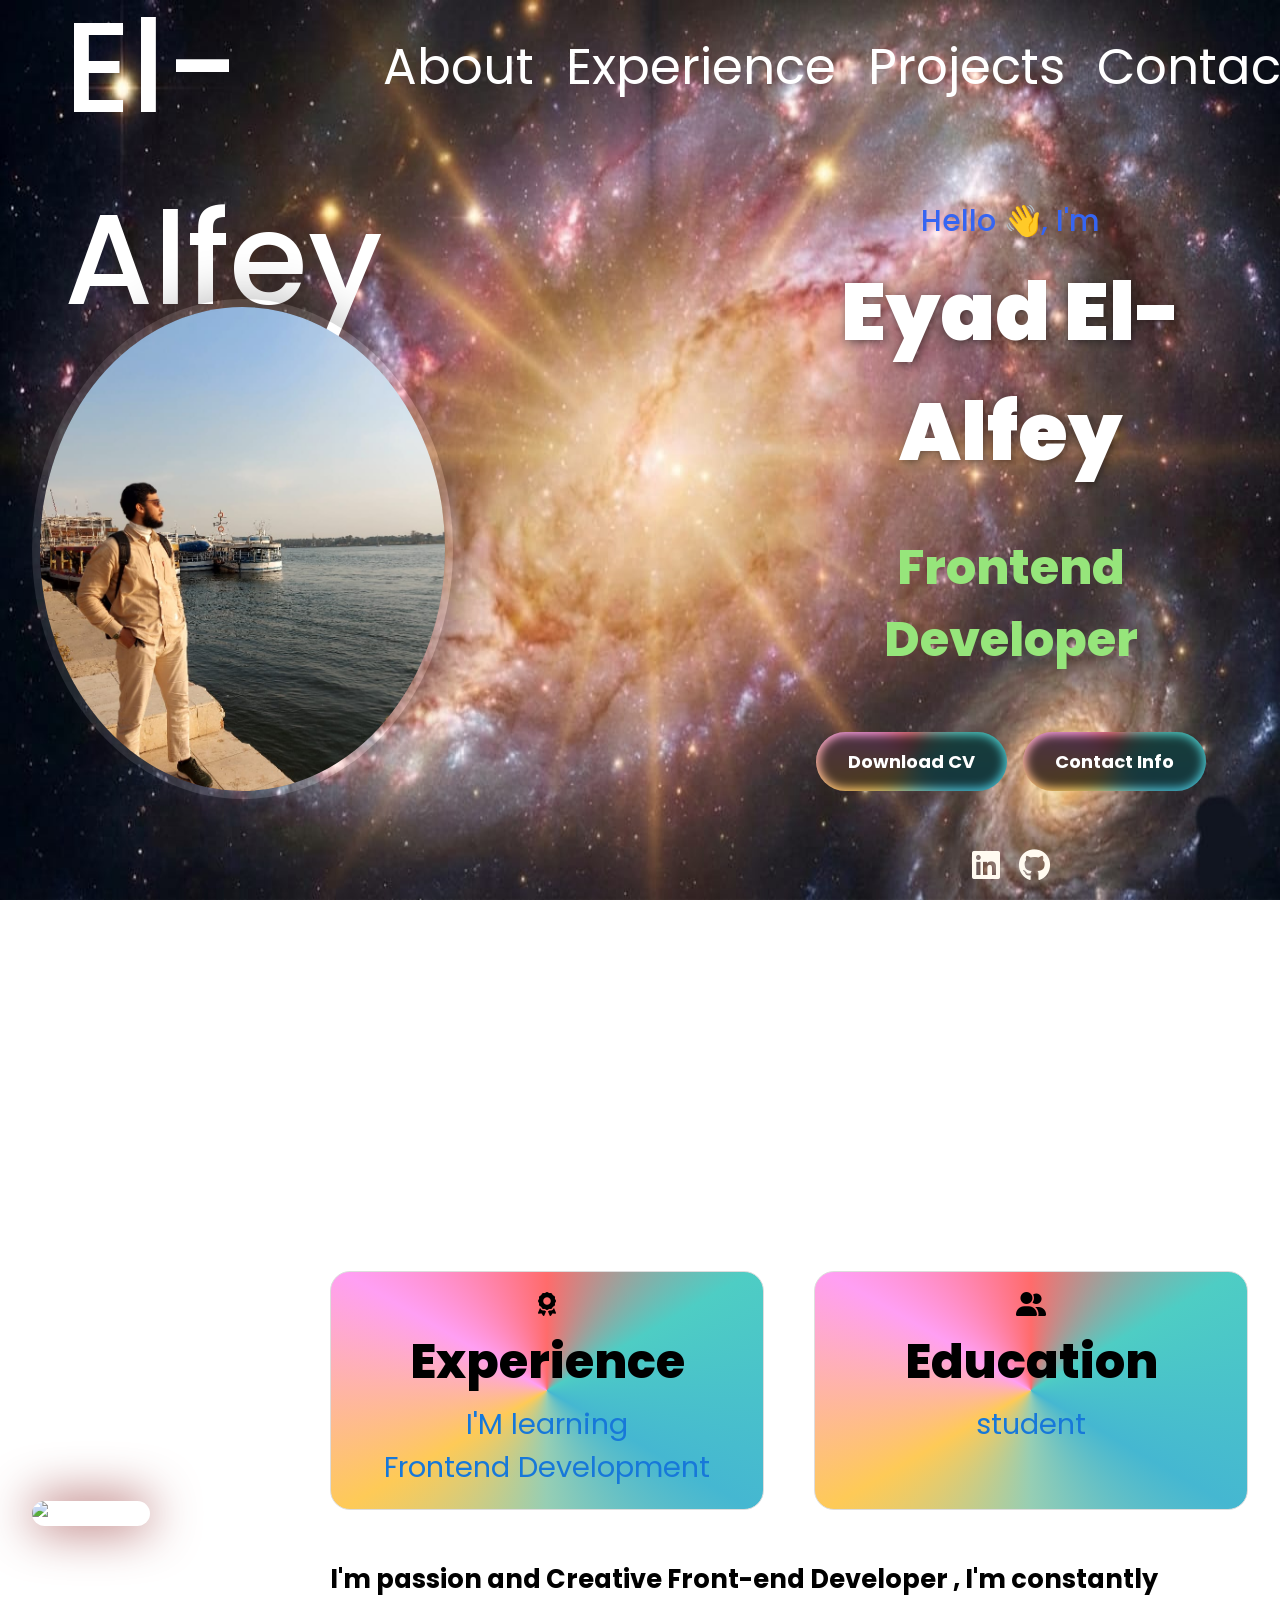
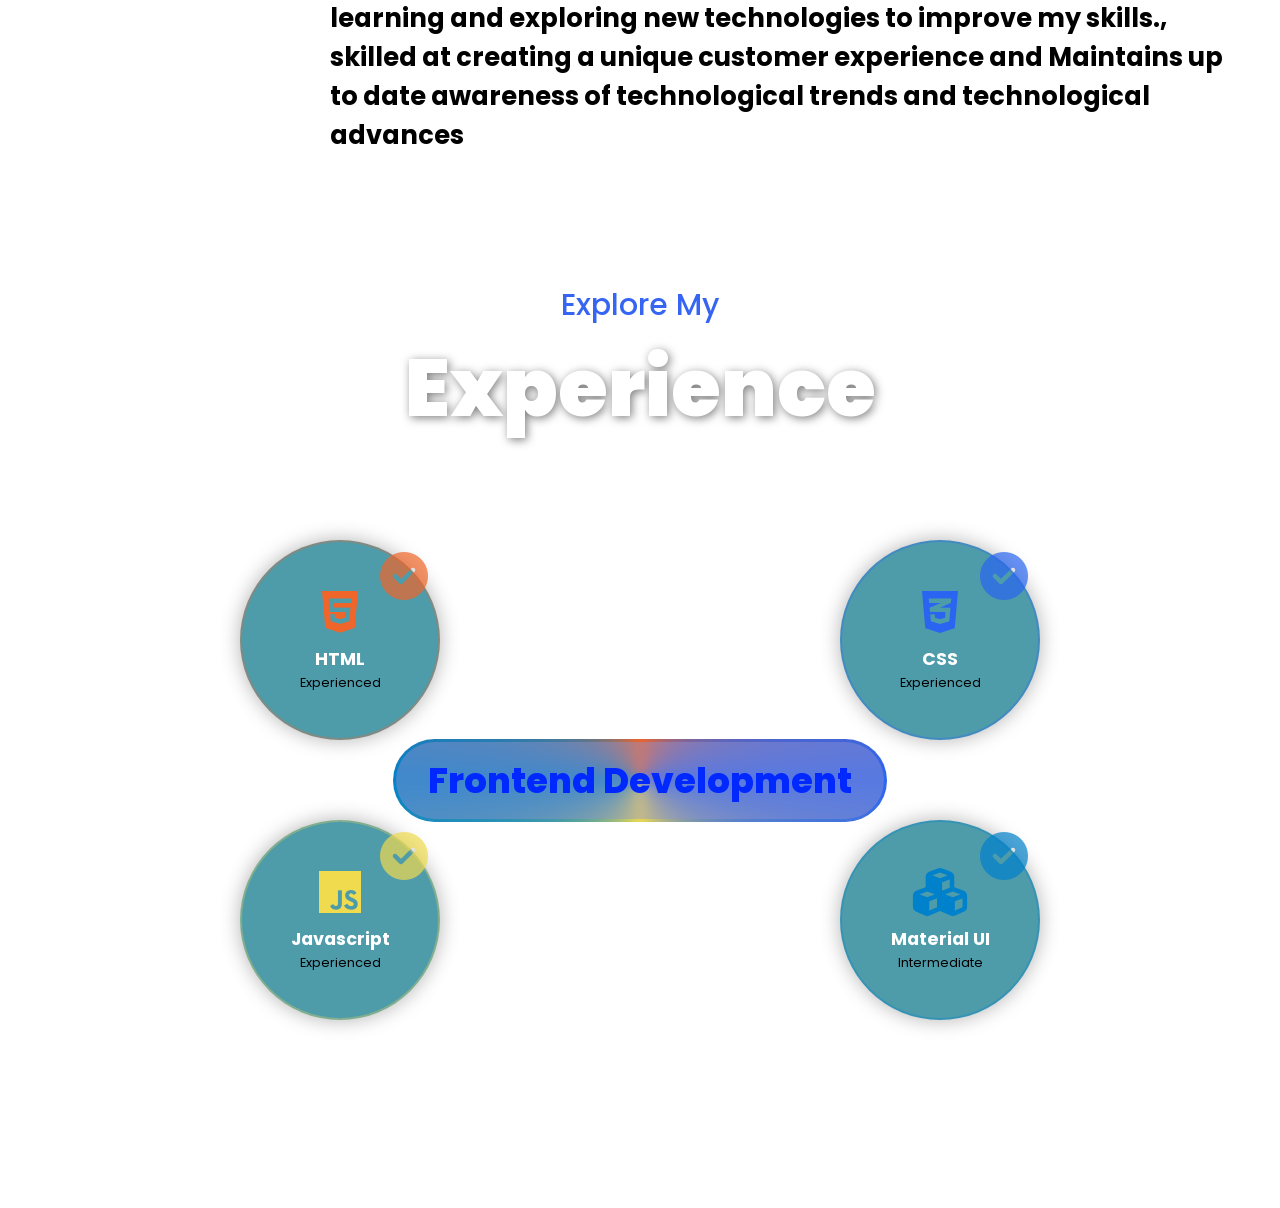
==== index.html @ ab8a67a8 "Add files via upload" ====
<!DOCTYPE html>
<html lang="en">
<head>
    <meta charset="UTF-8">
    <meta name="viewport" content="width=device-width, initial-scale=1.0">
    <title>EYAD EL-ALFEY - Portfolio</title>
    <link href="https://fonts.googleapis.com/css2?family=Poppins:wght@300;400;500;600;700&display=swap" rel="stylesheet">
    <link rel="stylesheet" href="https://cdnjs.cloudflare.com/ajax/libs/font-awesome/6.4.0/css/all.min.css">
    <link rel="stylesheet" href="style.css">
</head>
<body>

    <nav id="desktop-nav">
        <div class="logo">Eyad El-Alfey</div>
        
        <div class="menu-icon">
            <i class="fa-solid fa-bars"></i>
        </div>

        <ul class="nav-links" id="nav-links">
            <li><a href="#about-head">About</a></li>
            <li><a href="#experience">Experience</a></li>
            <li><a href="#projects">Projects</a></li>
            <li><a href="#contact">Contact</a></li>
        </ul>
    </nav>

    <section id="profile">
        <div class="section__pic-container">
            <img src="IMG-20260305-WA0037.jpg" alt="Eyad El-Alfey profile picture" class="profile-pic" />
        </div>
        
        <div class="section__text">
            <p class="section__text__p1">Hello 👋, I'm</p>
            <h1 class="title">Eyad El-Alfey</h1>
            <p class="section__text__p2">Frontend Developer</p>
            
             <div class="btn-container">
                <button class="gradient-button" onclick="window.open('./assets/resume.pdf')">
                    Download CV
                </button>
                <button class="gradient-button" onclick="location.href='./#contact'">
                    Contact Info
                </button>
            </div>
            
            <div id="socials-container">
                <a href="https://linkedin.com" target="_blank"><i class="fa-brands fa-linkedin"></i></a>
                <a href="https://github.com/eyad2022" target="_blank"><i class="fa-brands fa-github"></i></a>
            </div>
        </div>
    </section>
    
    
    
    
    
     <div id="about-head">
          <p>Get To Know More</p>
          <h2>About Me</h2>
        </div>
    
        <section class="about-section">
           
        <div class="about-image">
            <img src="1766609194887.jpg" alt="About Image">
        </div>

        <div class="about-content">
            <div class="cards-container">
                <div class="info-card">
                    <i class="fa-solid fa-award"></i>
                    <h3>Experience</h3>
                    <p>I'M learning<br>Frontend Development</p>
                </div>

                <div class="info-card">
                    <i class="fa-solid fa-user-group"></i>
                    <h3>Education</h3>
                    <p>student</p>
                </div>
            </div>

            <p class="bio-text">
                I'm passion and Creative Front-end Developer , I'm constantly learning and exploring new technologies to improve my skills., skilled at creating a unique customer experience and Maintains up to date awareness of technological trends and technological advances
            </p>
        </div>
    </section>
    
    
        <section id="experience" class="experience-section">
    <p class="section__text__p1">Explore My</p>
    <h1 class="title">Experience</h1>
    
    <div class="skills-orbit-container">
        <h2 class="experience-title-floating">Frontend Development</h2>
        
        <article class="floating-skill html-skill" data-skill="HTML">
            <i class="fa-brands fa-html5"></i>
            <div class="skill-details">
                <h3>HTML</h3>
                <p>Experienced</p>
            </div>
            <i class="fa-solid fa-circle-check skill-check"></i>
        </article>

        <article class="floating-skill css-skill" data-skill="CSS">
            <i class="fa-brands fa-css3-alt"></i>
            <div class="skill-details">
                <h3>CSS</h3>
                <p>Experienced</p>
            </div>
            <i class="fa-solid fa-circle-check skill-check"></i>
        </article>

        <article class="floating-skill js-skill" data-skill="JavaScript">
            <i class="fa-brands fa-js"></i>
            <div class="skill-details">
                <h3>Javascript</h3>
                <p>Experienced</p>
            </div>
            <i class="fa-solid fa-circle-check skill-check"></i>
        </article>

        <article class="floating-skill mui-skill" data-skill="Material UI">
            <i class="fa-solid fa-cubes"></i>
            <div class="skill-details">
                <h3>Material UI</h3>
                <p>Intermediate</p>
            </div>
            <i class="fa-solid fa-circle-check skill-check"></i>
        </article>

    </div>
</section>









    <script>
        const menu = document.getElementById("nav-links");
        const menuIcon = document.querySelector(".menu-icon");
        const navItems = document.querySelectorAll(".nav-links li a");

        // 1. فتح وإغلاق القائمة عند الضغط على الأيقونة
        menuIcon.addEventListener("click", function(event) {
            menu.classList.toggle("active");
            event.stopPropagation(); // منع إغلاق القائمة فوراً
        });

        // 2. إغلاق القائمة عند الضغط في أي مكان خارجها
        document.addEventListener("click", function(event) {
            const isMenuOpen = menu.classList.contains("active");
            const isClickOutsideMenu = !menu.contains(event.target);
            const isClickOutsideIcon = !menuIcon.contains(event.target);

            if (isMenuOpen && isClickOutsideMenu && isClickOutsideIcon) {
                menu.classList.remove("active");
            }
        });

        // 3. إغلاق القائمة عند الضغط على أي رابط بداخلها
        navItems.forEach(item => {
            item.addEventListener("click", function() {
                menu.classList.remove("active");
            });
        });
    </script>

</body>
</html>
---- style.css ----
* {
    margin: 0;
    padding: 0;
    box-sizing: border-box;
    font-family: 'Poppins', sans-serif;
} 
html {
    scroll-behavior: smooth; /* هذا السطر يجعل الحركة ناعمة عند الضغط على أي رابط */
}


body {
    
    background-image: url('IMG-20260422-WA0005.jpg'); 
    background-size: 100% 100%; /* تمديد الصورة لتملأ العرض والطول بالكامل */
    background-position: center; 
    background-repeat: no-repeat; 
    background-attachment: fixed; 
    font-family: 'Segoe UI', Tahoma, Geneva, Verdana, sans-serif;
    color: white;
}


/* ========================================= */
/* 2. شريط التنقل - الشاشات الكبيرة (Desktop)*/
/* ========================================= */
nav {
    display: flex;
    justify-content: space-between;
    align-items: center;
    height: 15vh;
    padding: 0 5%; 
    /*margin-left: -800px;
    margin-right:-800px;*/
}

.logo {
    font-size: 8rem;
    font-weight: 500;
}

/* الأيقونة مخفية في الكمبيوتر */
.menu-icon {
    display: none; 
    font-size: 2rem;
    cursor: pointer;
    color: rgba(196, 94, 94, 0.84);
}

.nav-links {
    display: flex;
    gap: 2rem;
    list-style: none;
    font-size: 1.1rem;
}

a {
    color: #FFFFFF;
    text-decoration: none;
    font-size: 50px;
}

a:hover {
    color: #4ecdc4; 
    text-decoration: underline;
    text-underline-offset: 1rem;
}

/* ========================================= */
/* 3. قسم الملف الشخصي (Profile Section)     */
/* ========================================= */
#profile {
    display: flex;
    justify-content: center;
    align-items: center;
    gap: 20rem; /* زيادة المسافة بين الصورة والنص */
   /* min-height: 85vh; /* ليأخذ أغلب ارتفاع الشاشة تحت الناف بار */
    width: 100%; /* العرض الكامل */
    max-width: 1600px; /* سقف للعرض لضمان التناسق في الشاشات العملاقة */
    margin: 0 auto;
    padding: 4rem 2rem;
}

.section__pic-container {
    display: flex;
    height: 500px;
    width: 500px;
    margin: auto 0;
}

.profile-pic {
    border-radius: 50%;
    width: 100%;
    height: 100%;
    object-fit: cover;
    border: 8px solid rgba(255, 255, 255, 0.1); /* إطار شفاف لإبراز الصورة */
    box-shadow: 0 0 50px rgba(0, 0, 0, 0.3); /* ظل عميق للوضوح */
}

.section__text {
    align-self: center;
    text-align: center;
    display: flex;
    flex-direction: column;
    gap: 0.5rem;
}

.section__text__p1 {
    font-size: 1rem;
    font-weight: 500;
    color: #23FF00; 
}

.title {
    font-size: 5rem;
    font-weight: 900;
    margin-bottom: 2rem;
    text-shadow: 2px 2px 10px rgba(0, 0, 0, 0.5); /* لزيادة وضوح النص على الخلفية */
}

.section__text__p2 {
    font-size: 3rem;
    font-weight: 800;
    color: #96E57B;
    margin-bottom: 3rem;
}

/* الأزرار (Buttons) */
.btn-container {
    display: flex;
    justify-content: center;
    gap: 1rem;
    margin-bottom: 1.5rem;
}

.gradient-button {
  position: relative;
  padding: 16px 32px;
  font-size: 18px;
  font-weight: bold;
  color: white;
  background: transparent;
  border: none;
  cursor: pointer;
  border-radius: 50px;
  overflow: hidden;
  transition: transform 0.2s ease;
}

.gradient-button:hover {
  transform: scale(1.03);
}

.gradient-button::before {
  content: "";
  position: absolute;
  top: -50%;
  left: -50%;
  width: 200%;
  height: 200%;
  background: conic-gradient(from 0deg, #ff6b6b, #4ecdc4, #45b7d1, #96ceb4, #feca57, #ff9ff3, #ff6b6b);
  z-index: -2;
  filter: blur(10px);
  transform: rotate(0deg);
  transition: transform 1.5s ease-in-out;
}

.gradient-button:hover::before {
  transform: rotate(180deg);
}

.gradient-button::after {
  content: "";
  position: absolute;
  inset: 3px;
  background: rgba(0, 0, 0, 0.7); 
  border-radius: 47px;
  z-index: -1;
  filter: blur(5px);
}

/* أيقونات التواصل الاجتماعي */
#socials-container {
    display: flex;
    justify-content: center;
    gap: 1.2rem;
}

#socials-container i {
    font-size: 2rem;
    color: floralwhite;
    cursor: pointer;
    transition: color 300ms ease;
}

#socials-container i:hover {
    color: #4ecdc4;
}


/* ========================================= */
/* قسم من أنا (About Section)                */
/* ========================================= */
.about-section {
    display: flex;
    gap: 180px;
    align-items: center;
    max-width: 1800px;
    margin: 2rem auto;
    padding: 0 2rem;
}
#about-head {
  display: flex;
  flex-direction: column;
  align-items: center;
  margin-top: 180px;
  scroll-margin-top: 80px;
}

#about-head h2 {
  font-size: 3rem;
}

.about-image img {
    max-width: 500px;
    width: 100%;
    height: 500px; 
    border-radius: 3rem;
    box-shadow: 0 0 50px rgba(153, 60, 60, 1); /* ظل عميق للوضوح */
}

.about-content {
    flex: 1;
    display: flex;
    flex-direction: column;
    gap: 50px;
}

.cards-container {
    display: flex;
    gap: 50px;
}

.info-card {
    flex: 1;
    background: conic-gradient(from 0deg, #ff6b6b, #4ecdc4, #45b7d1, #96ceb4, #feca57, #ff9ff3, #ff6b6b); /* خلفية بيضاء للبطاقات */
    border: 1px solid #ddd;
    border-radius: 20px;
    padding: 20px;
    text-align: center;
    color: black; /* نص أسود للبطاقات */
    transition: transform 0.3s ease;
}

.info-card:hover {
    transform: translateY(-5px);
    box-shadow: 0 5px 15px rgba(255, 255, 255, 0.1);
}

.info-card i {
    font-size: 1.5rem;
    color: #000;
    margin-bottom: 10px;
}

.info-card h3 {
    font-size: 3rem;
    font-weight: 800;
    margin-bottom: 5px;
}

.info-card p {
    font-size: 1.8rem;
    color: #1778D9;
}

.bio-text {
    font-size: 1.6rem; /* تكبير الخط بنسبة بسيطة جداً ليكون أوضح */
    font-weight: bold; /* هذه الخاصية تجعل الخط سميكاً (Bold) */
    color: #000000; /* جعلنا اللون أقرب للأسود ليكون واضحاً جداً على الخلفية البيضاء */
    text-align: left;
    
}






/* ========================================= */
/* قسم الخبرات العائم (Floating Experience)  */
/* ========================================= */

.experience-section {
    display: flex;
    flex-direction: column;
    align-items: center;
    margin: 8rem auto;
    padding: 0 2rem;
    position: relative; /* مهم لتحديد موقع العناصر العائمة */
}
.section__text__p1 {
    color: #3565F2;
    font-size: 30px;
    
}

/* الحاوية الجديدة لمدارات المهارات */
.skills-orbit-container {
    width: 100%;
    max-width: 1000px;
    height: 600px; /* تحديد ارتفاع مناسب لعرض الطيران */
    position: relative;
    display: flex;
    justify-content: center;
    align-items: center;
    perspective: 1500px; /* تأثير المنظور ثلاثي الأبعاد */
    
}

/* العنوان العائم */
/*.experience-title-floating {
    color: white;
    font-size: 2.5rem;
    margin-bottom: 15px;
    margin-top: 10px;
    font-weight: 900;
    text-shadow: 0 0 20px rgba(255, 255, 255, 0.6);
    position: absolute;
    z-index: 10;
}*/

/* التنسيق الأساسي لكل مهارة عائمة */
.floating-skill {
    position: absolute;
    display: flex;
    flex-direction: column;
    align-items: center;
    justify-content: center;
    width: 200px;
    height: 200px;
    background: rgba(78, 155, 170, 1); /* خلفية شبه شفافة */
    border-radius: 50%;
    border: 2px solid rgba(255, 255, 255, 0.1);
    box-shadow: 0 0 20px rgba(0, 0, 0, 0.3);
    transition: all 0.4s ease;
    cursor: pointer;
    z-index: 5;
    backface-visibility: hidden; /* تحسين الأداء في الـ 3D */
    animation: skillFloat 6s ease-in-out infinite; /* حركة طفو عامة */
}

/* تأثير التوهج عند الوقوف بالماوس */
.floating-skill:hover {
    background: rgba(255, 255, 255, 0.15);
    box-shadow: 0 0 30px rgba(255, 255, 255, 0.3);
    transform: scale(1.1) translateZ(50px); /* يبرز للأمام عند الوقوف */
}

/* تنسيق الأيقونة */
.floating-skill i {
    font-size: 3rem;
    margin-bottom: 10px;
}

/* تنسيق النصوص */
.skill-details {
    text-align: center;
}

.skill-details h3 {
    color: white;
    font-size: 1.1rem;
    margin-bottom: 2px;
}

.skill-details p {
    color: #000000;
    font-size: 0.8rem;
}

/* تنسيق نقطة التحقق العائمة */
.skill-check {
    position: absolute;
    top: 10px;
    right: 10px;
    font-size: 1rem;
    color: white;
    opacity: 0.7;
    animation: checkGlow 2s ease-in-out infinite alternate;
}

/* ========================================= */
/* حركات الطيران (Flying Animations)         */
/* ========================================= */

/* حركة طفو عشوائية للأعلى والأسفل */
@keyframes skillFloat {
    0%, 100% { transform: translateY(0); }
    50% { transform: translateY(-15px); }
}

/* توهج نقطة التحقق */
@keyframes checkGlow {
    from { opacity: 0.7; }
    to { opacity: 1; text-shadow: 0 0 10px rgba(255, 255, 255, 0.8); }
}

/* ========================================= */
/* مسارات الطيران الفردية للأيقونات (Orbit Paths) */
/* ========================================= */

/* سنقوم بتحديد مسارات مختلفة لكل مهارة لتبدو عشوائية ومتداخلة */

/* HTML5: تيار برتقالي */
.html-skill {
    top: 10%;
    left: 10%;
    animation: skillFloat 5s ease-in-out infinite alternate, 
               htmlOrbit 15s linear infinite; /* مدار دائري */
}
.html-skill i { color: #f06529; }
.html-skill { border-color: rgba(240, 101, 41, 0.3); }

/* CSS3: تيار أزرق */
.css-skill {
    top: 10%;
    right: 10%;
    animation: skillFloat 7s ease-in-out infinite alternate, 
               cssOrbit 20s linear infinite; /* مدار دائري أوسع */
}
.css-skill i { color: #2965f1; }
.css-skill { border-color: rgba(41, 101, 241, 0.3); }

/* JavaScript: تيار أصفر */
.js-skill {
    bottom: 10%;
    left: 10%;
    animation: skillFloat 6s ease-in-out infinite alternate, 
               jsOrbit 18s linear infinite; /* مدار بيضاوي */
}
.js-skill i { color: #f0db4f; }
.js-skill { border-color: rgba(240, 219, 79, 0.3); }

/* Material UI: تيار أزرق فاتح */
.mui-skill {
    bottom: 10%;
    right: 10%;
    animation: skillFloat 8s ease-in-out infinite alternate, 
               muiOrbit 22s linear infinite; /* مدار بيضاوي مائل */
}
.mui-skill i { color: #0081cb; }
.mui-skill { border-color: rgba(0, 129, 203, 0.3); }

/* تعديل حركة MUI لتظهر كـ intermediate */
.mui-skill.floating-skill:hover {
    box-shadow: 0 0 20px rgba(0, 129, 203, 0.4); /* توهج أخف */
}

/* ========================================= */
/* حركات المدارات (Orbit Keyframes)          */
/* ========================================= */

/* مثال لحركة مدارية بسيطة لـ HTML */
@keyframes htmlOrbit {
    0% { transform: translate(0, 0) rotateY(0deg) translateZ(0); }
    100% { transform: translate(0, 0) rotateY(360deg) translateZ(0); }
}

@keyframes rotatingFrame {
    from { transform: translate(-50%, -50%) rotate(0deg); }
    to { transform: translate(-50%, -50%) rotate(360deg); }
}

@keyframes textGlowPulse {
    0%, 100% {
        text-shadow: 0 0 10px rgba(255, 255, 255, 0.6), 
                     0 0 20px rgba(66, 133, 244, 0.4);
    }
    50% {
        text-shadow: 0 0 15px rgba(255, 255, 255, 0.9), 
                     0 0 30px rgba(244, 180, 0, 0.6), 
                     0 0 40px rgba(240, 101, 41, 0.5);
    }
}

.experience-title-floating {
    color: rgba(0, 40, 255, 1);
    font-size: 2.2rem;
    font-weight: 800;
    z-index: 10;
    animation: textGlowPulse 2.5s ease-in-out infinite alternate;
    position: relative;
    display: inline-block;
    padding: 15px 35px;
    border-radius: 50px;
    overflow: hidden;
}

.experience-title-floating::before {
    content: "";
    position: absolute;
    top: 50%;
    left: 50%;
    transform: translate(-50%, -50%);
    width: 200%;
    height: 200%;
    background: conic-gradient(
        from 0deg,
        #f06529,
        #2965f1,
        #f0db4f,
        #0081cb,
        #f06529
    );
    animation: rotatingFrame 4s linear infinite;
    z-index: -2;
    filter: blur(5px);
}

.experience-title-floating::after {
    content: "";
    position: absolute;
    inset: 3px;
    background: rgba(145, 145, 206, 0.44);
    border-radius: 47px;
    z-index: -1;
}

/* يمكنك تخصيص الحركات أكثر لتكون أكثر تعقيداً وجمالاً، 
   لكن هذا الكود يمنحك الأساس لتبدأ به. */


/* ======================================================== */
/* أكواد التجاوب الشاملة للهواتف - (يجب أن تكون في أسفل الملف) */
/* ======================================================== */

@media screen and (max-width: 700px) {
    /* 1. إصلاح شريط التنقل (الناف بار) */
    nav {
        padding: 0 1.5rem;
    }
    
        /* إصلاح حجم اللوجو العملاق في الهواتف */
    .logo {
        font-size: 1.5rem; /* تصغير حجم الخط ليتناسب مع الهاتف */
        white-space: nowrap; /* إجبار الكلمة على البقاء في سطر واحد وعدم الانقسام */
        max-width: 75%; /* منعه من التمدد ودفع أيقونة القائمة */
    }

    .nav-links {
        display: none; /* إخفاء الروابط العادية */
    }
    .menu-icon {
        display: block; /* إظهار أيقونة القائمة */
        font-size: 2.2rem;
        color: #e06666;
        z-index: 101;
        cursor: pointer;
    }
    /* تنسيق القائمة المنسدلة */
    .nav-links {
        position: fixed;
        display: flex;
        top: 0;
        right: -100%;
        height: 100vh;
        width: 250px;
        background: rgba(167, 152, 152, 0.95);
        flex-direction: column;
        justify-content: center;
        align-items: center;
        transition: 0.4s ease-in-out;
        z-index: 100;
    }
    .nav-links.active {
        right: 0; /* تظهر عند الضغط */
    }
        /* تصغير حجم خط الروابط في القائمة الجانبية للهاتف */
    .nav-links li a {
        font-size: 1.3rem; /* حجم ممتاز ومقروء للهاتف */
        font-weight: 500;
    }

    /* لضمان مسافة مناسبة بين كل رابط والذي تحته */
    .nav-links li {
        margin: 1.5rem 0; 
    }


    /* 2. إصلاح القسم الأول (الملف الشخصي) */
    #profile {
        flex-direction: column; /* الصورة فوق والنص تحت */
        text-align: center;
        gap: 2rem;
        padding: 6rem 1rem 2rem; /* مسافة علوية لتجنب التداخل مع الناف بار */
        min-height: auto;
    }
    .section__pic-container {
        width: 250px; /* تكبير الصورة لتناسب الهاتف */
        height: 250px;
        margin: 0 auto;
    }
    .title {
        font-size: 2.8rem; /* تصغير الخط لكي لا يخرج عن الشاشة */
    }
    .section__text__p2 {
        font-size: 1.5rem;
    }
    .btn-container {
        flex-direction: column; /* الأزرار فوق بعضها */
        width: 100%;
        align-items: center;
        gap: 1rem;
    }
    .gradient-button {
        width: 80%;
    }

    /* 3. إصلاح قسم من أنا (About) */
    .about-section {
        flex-direction: column; /* الصورة فوق والبطاقات تحت */
        text-align: center;
        margin: 3rem 1rem;
        margin-top : 150px;
        padding: 2rem 1rem;
        gap: 15px;
    }
    .about-image {
        width: 100%;
        display: flex;
        justify-content: center;
        margin-bottom: 35px;
        margin-top: -140px; 
    }
    .about-image img {
        max-width: 260px; /* حجم الصورة في الهاتف */
        max-height: 240px;
        
    }
    
    /* جعل البطاقات بجانب بعضها كما طلبت مسبقاً */
    .cards-container {
        flex-direction: row;
        justify-content: space-between;
        width: 100%;
        gap: 10px;
    }
    .info-card {
        width: 48%;
        height: 120px; /* تثبيت الارتفاع لتبدو مرتبة */
       padding: 10px 5px;
        display: flex;
        flex-direction: column;
        justify-content: center;
        align-items: center;
    }
    .info-card i {
        font-size: 1.2rem;
        margin-bottom: 5px;
    }
    .info-card h3 {
        font-size: 0.85rem;
        margin-bottom: 2px;
    }
    .info-card p {
        font-size: 0.7rem;
        line-height: 1.2;
    }
    .bio-text {
        text-align: center;
        font-size: 0.95rem;
        margin-top: -30px;
    }
    
    /* ========================================= */
    /* تجاوب الأيقونات العائمة في الهواتف        */
    /* ========================================= */
      .skills-orbit-container {
        height: 400px;
        display: grid;
        grid-template-columns: 1fr 1fr;
        grid-template-rows: 1fr 1fr;
        justify-items: center;
        align-items: center;
        position: relative;
        padding: 1rem 0;
    }

   .experience-title-floating {
        position: absolute;
        left: 50%;
        transform: translate(-50%, -50%);
        z-index: 10;
        text-align: center;
        width: 100%;
        font-size: 1rem;
        text-shadow: 0 0 15px rgba(0, 0, 0, 0.9), 0 2px 5px rgba(0, 0, 0, 1);
    }

    .floating-skill {
        position: relative;
        top: auto !important;
        left: auto !important;
        right: auto !important;
        bottom: auto !important;
        width: 115px;
        height: 115px;
        animation: skillFloat 4s ease-in-out infinite alternate !important; 
    }

    .floating-skill i {
        font-size: 1.8rem;
        margin-bottom: 5px;
    }

    .skill-details h3 {
        font-size: 0.85rem;
    }

    .skill-details p {
        font-size: 0.65rem;
    }

    .skill-check {
        font-size: 0.8rem;
        top: 8px;
        right: 8px;
    }
       /* .experience-title-floating {
        /* إبقاء تنسيق التوسيط الذي حددناه مسبقاً */
      /*  position: absolute;
        top: 50%;
        left: 50%;
        transform: translate(-50%, -50%);
        z-index: 10;
        
        /* السر هنا: إلغاء العرض 100% وتصغير الحجم */
      /*  display: inline-block; /* لكي يلتف الإطار حول النص فقط */
      /*  width: auto; /* لا يأخذ عرض الشاشة بالكامل */
   /*     font-size: 1.4rem; /* تصغير حجم الخط ليتناسب مع الهاتف */
        
        /* تعديل المسافات الداخلية للإطار في الهاتف */
    /*    padding: 10px 25px;
    }

    /* تصغير سمك الإطار في الهاتف قليلاً لتبدو أنيقة */
   .experience-title-floating::after {
        inset: 2px;
    }*/
    /* تعديل نص Frontend Development فقط للهواتف */
        /* تصغير حجم البرواز والخط لنص Frontend Development في الهاتف */
        .skills-orbit-container {
        position: relative;
        display: grid;
        grid-template-columns: repeat(2, 1fr);
        gap: 55px 20px;
        padding: 2rem 0;
        margin-top: 1rem;
    }

    .experience-title-floating {
        position: absolute;
        top: 50%;
        left: 50%;
        transform: translate(-50%, -50%);
        width: max-content;
        margin: 0;
        padding: 5px 18px;
        font-size: 0.95rem;
        white-space: nowrap;
        z-index: 20;
        display: block;
    }

    .experience-title-floating::after {
        inset: 1.5px;
    }


}


/* ======================================================== */
/* دعم إضافي للشاشات الصغيرة جداً (مثل iPhone SE القديم)    */
/* ======================================================== */
@media screen and (max-width: 400px) {
    .section__pic-container {
        width: 200px;
        height: 200px;
    }
    .title {
        font-size: 2.2rem;
    }
    .info-card h3 {
        font-size: 0.75rem; /* تصغير الكلمات لكي لا تنكسر */
    }
    .info-card p {
        font-size: 0.65rem;
    }
    .gradient-button {
        width: 95%;
        font-size: 16px;
    }
}
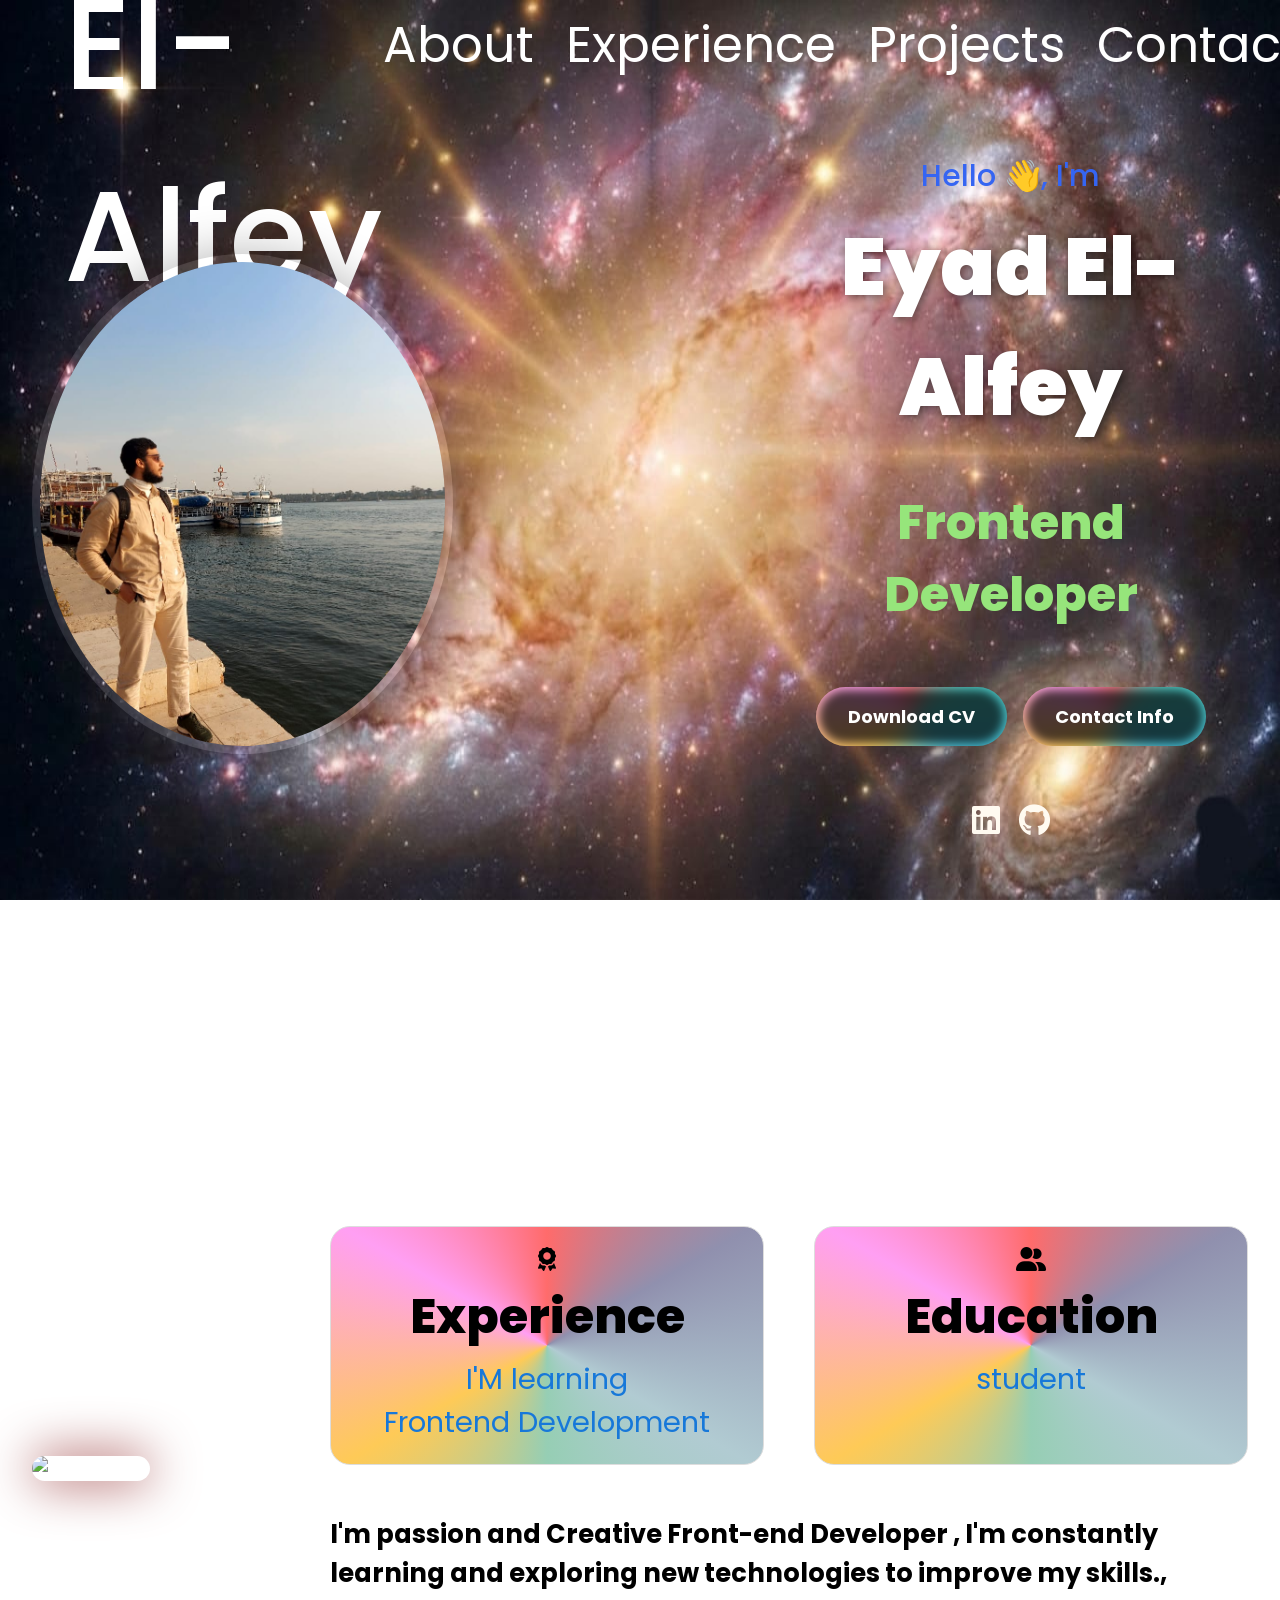
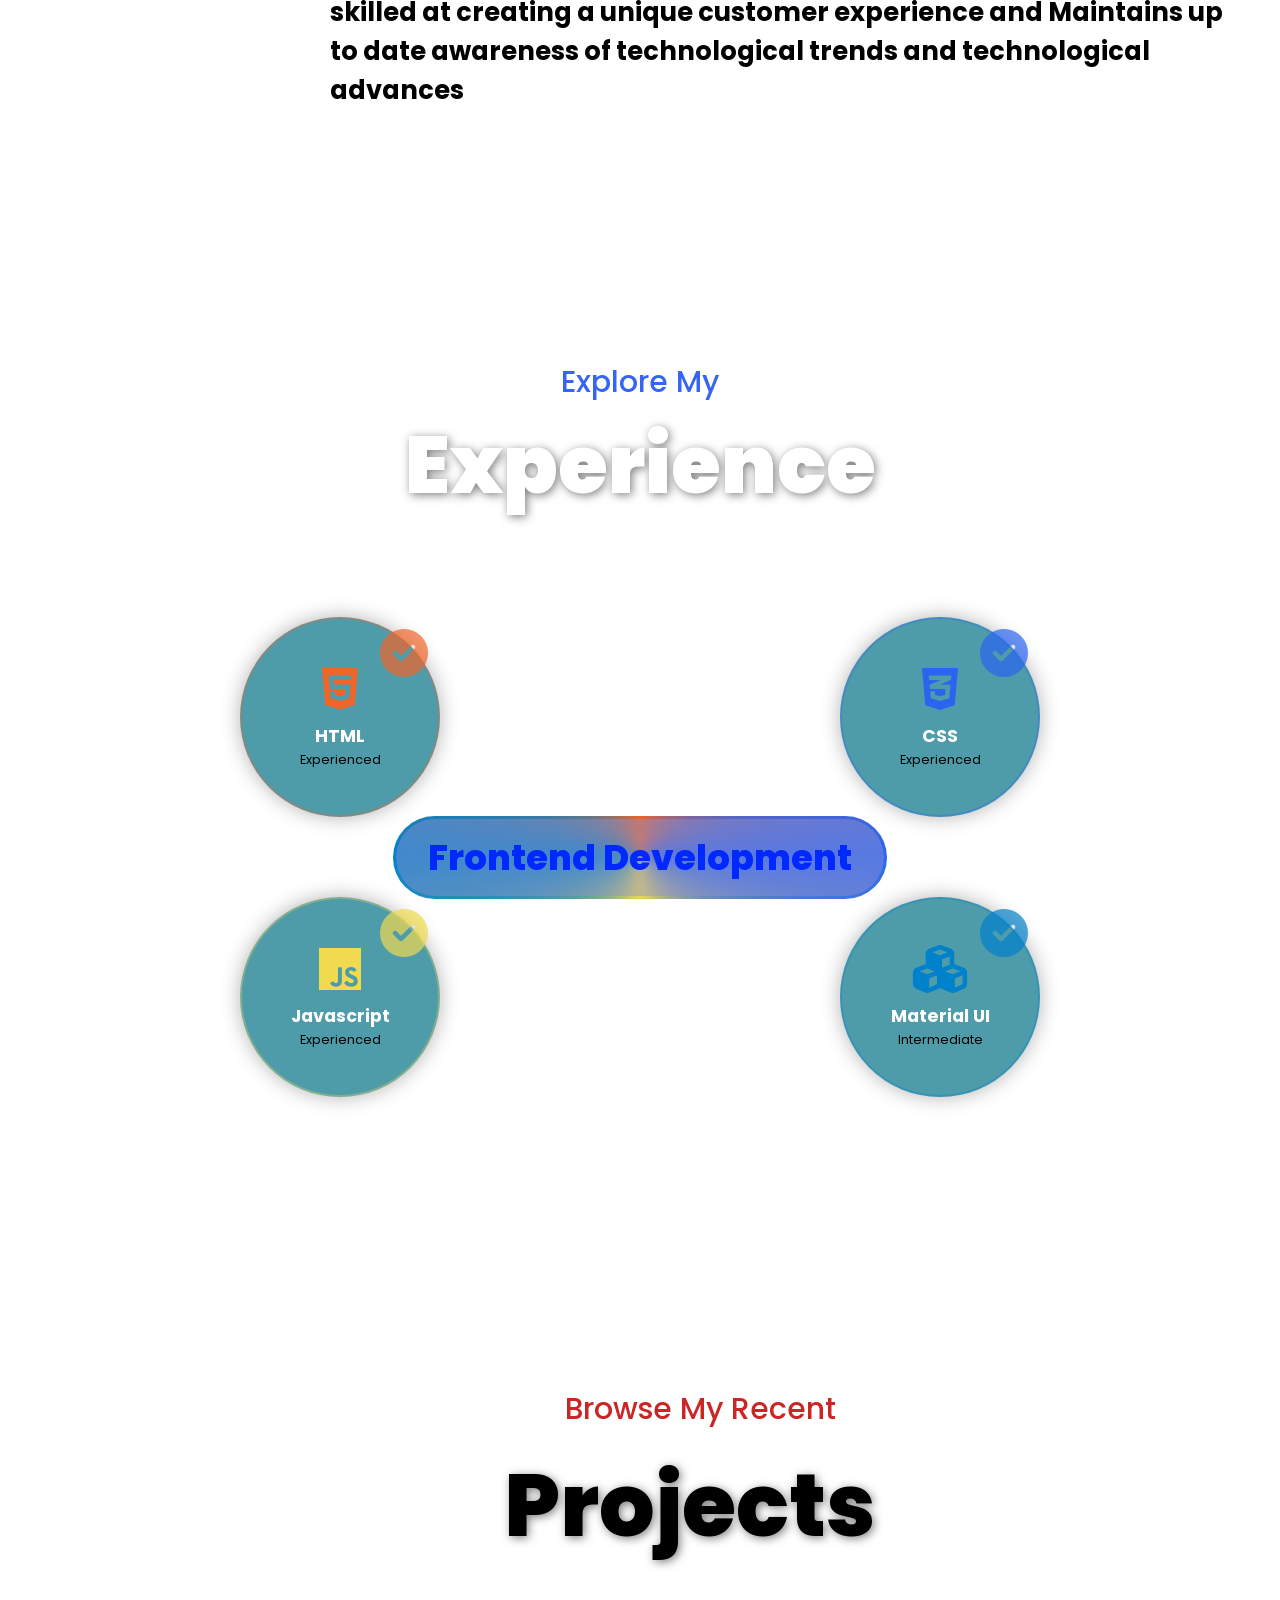
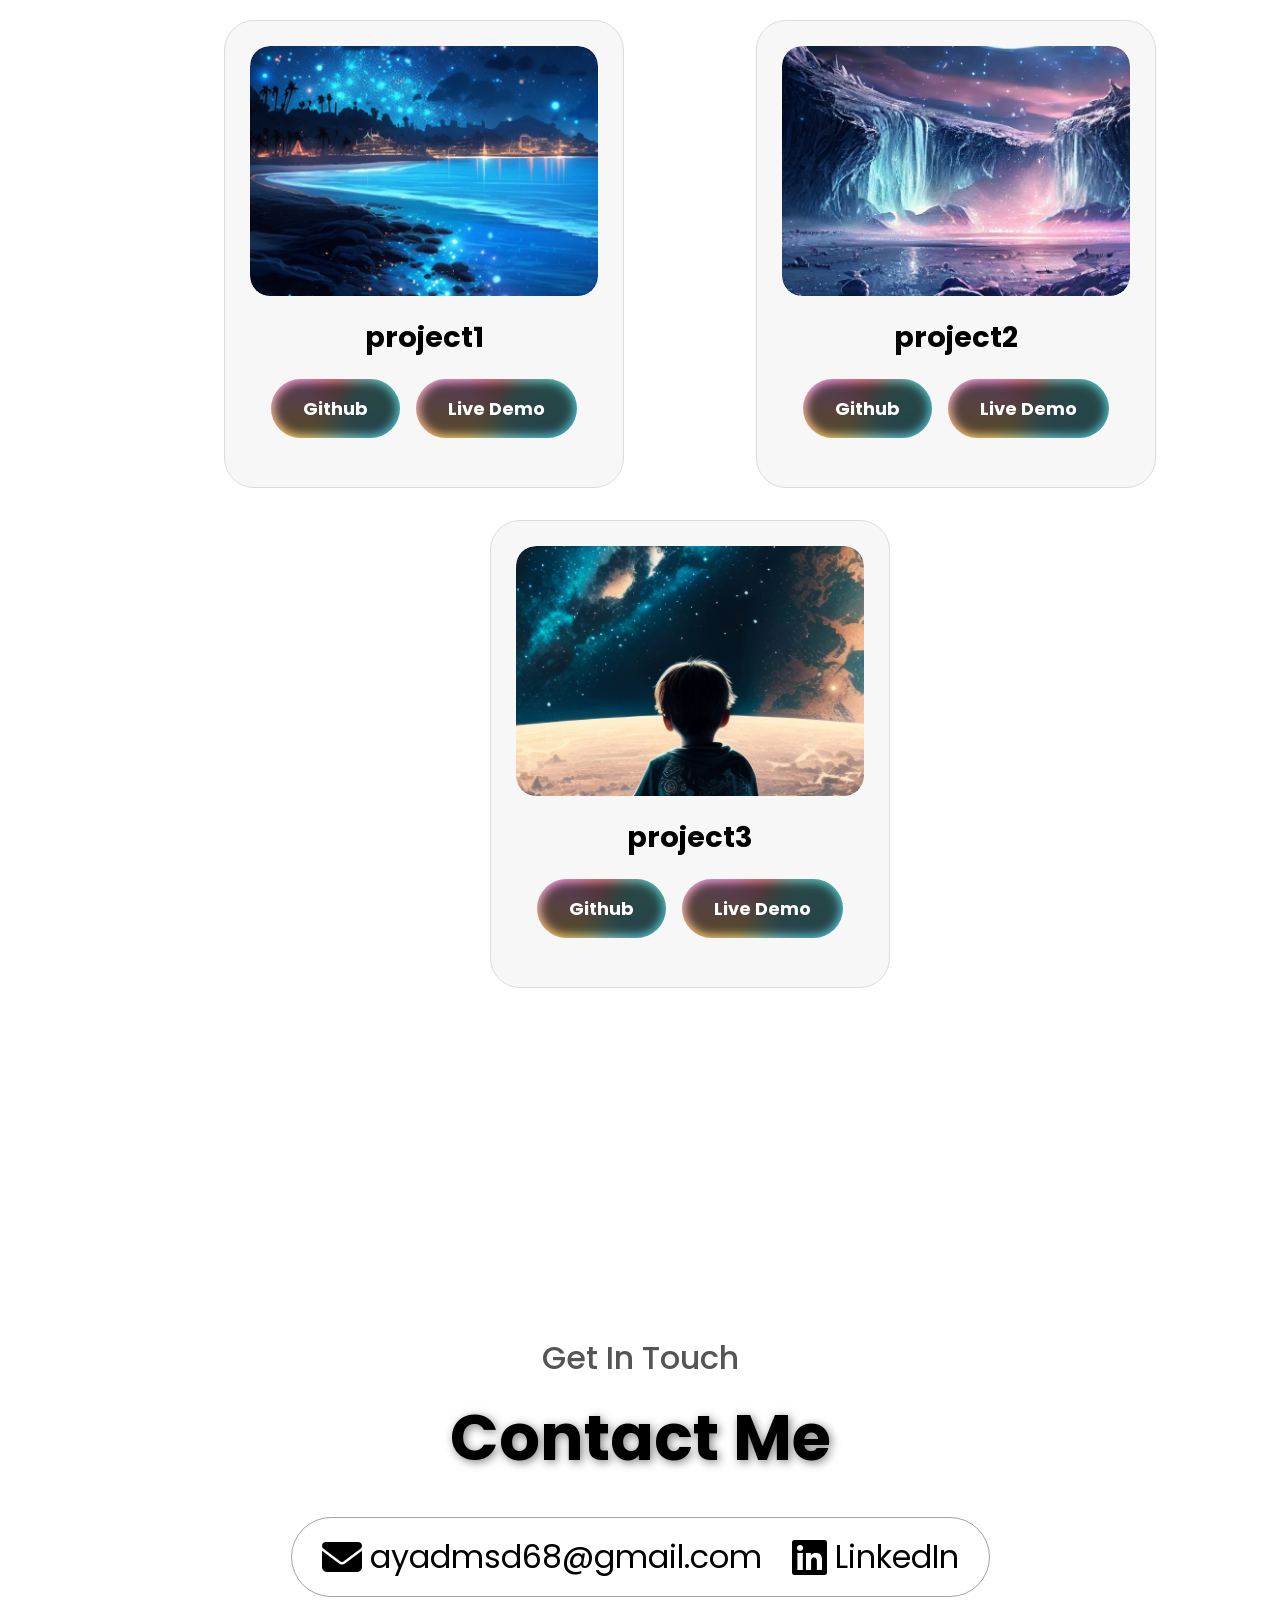
==== commit f92c338f: "Add files via upload" ====
--- a/index.html
+++ b/index.html
@@ -134,9 +134,78 @@
     </div>
 </section>
 
-
-
-
+<section id="projects" class="projects-section">
+    <p class="section__text__p1">Browse My Recent</p>
+    <h1 class="title">Projects</h1>
+
+    <div class="projects-container">
+        
+        <div class="project-card">
+            <div class="project-img-container">
+                <img src="1.jpg" alt="Appie App">
+            </div>
+            <h2 class="project-title">project1</h2>
+            <div class="btn-container">
+                <button class="gradient-button" onclick="location.href='#'">Github</button>
+                <button class="gradient-button" onclick="location.href='#'">Live Demo</button>
+            </div>
+        </div>
+
+        <div class="project-card">
+            <div class="project-img-container">
+                <img src="2.jpg" alt="Omnifood">
+            </div>
+            <h2 class="project-title">project2</h2>
+            <div class="btn-container">
+                <button class="gradient-button" onclick="location.href='#'">Github</button>
+                <button class="gradient-button" onclick="location.href='#'">Live Demo</button>
+            </div>
+        </div>
+
+        <div class="project-card">
+            <div class="project-img-container">
+                <img src="3.jpg" alt="Project Three">
+            </div>
+            <h2 class="project-title">project3</h2>
+            <div class="btn-container">
+                <button class="gradient-button" onclick="location.href='#'">Github</button>
+                <button class="gradient-button" onclick="location.href='#'">Live Demo</button>
+            </div>
+        </div>
+
+    </div>
+</section>
+
+
+
+
+<section id="contact" class="contact-section">
+    <p class="section__text__p1">Get In Touch</p>
+    <h1 class="title">Contact Me</h1>
+    
+    <div class="contact-info-upper-container">
+        <div class="contact-info-container">
+            <i class="fa-solid fa-envelope"></i>
+            <p><a href="mailto:ayadmsd68@gmail.com">ayadmsd68@gmail.com</a></p>
+        </div>
+        <div class="contact-info-container">
+            <i class="fa-brands fa-linkedin"></i>
+            <p><a href="#">LinkedIn</a></p>
+        </div>
+    </div>
+</section>
+
+<footer>
+    <nav>
+        <ul class="nav-links">
+            <li><a href="#about">About</a></li>
+            <li><a href="#experience">Experience</a></li>
+            <li><a href="#projects">Projects</a></li>
+            <li><a href="#contact">Contact</a></li>
+        </ul>
+    </nav>
+    <p class="copyright">Copyright &#169; 2026 I became a front-end web developer   .</p>
+</footer>
 
 
 
--- a/style.css
+++ b/style.css
@@ -28,7 +28,7 @@
     display: flex;
     justify-content: space-between;
     align-items: center;
-    height: 15vh;
+    height: 10vh;
     padding: 0 5%; 
     /*margin-left: -800px;
     margin-right:-800px;*/
@@ -243,7 +243,7 @@
 
 .info-card {
     flex: 1;
-    background: conic-gradient(from 0deg, #ff6b6b, #4ecdc4, #45b7d1, #96ceb4, #feca57, #ff9ff3, #ff6b6b); /* خلفية بيضاء للبطاقات */
+    background: conic-gradient(from 0deg, #ff6b6b, #9090AE, #B1CBD2, #96ceb4, #feca57, #ff9ff3, #ff6b6b); /* خلفية بيضاء للبطاقات */
     border: 1px solid #ddd;
     border-radius: 20px;
     padding: 20px;
@@ -298,6 +298,8 @@
     margin: 8rem auto;
     padding: 0 2rem;
     position: relative; /* مهم لتحديد موقع العناصر العائمة */
+    margin-top: 250px;
+    scroll-margin-top: 80px;
 }
 .section__text__p1 {
     color: #3565F2;
@@ -527,6 +529,180 @@
     z-index: -1;
 }
 
+.projects-section {
+    text-align: center;
+    margin: 5rem auto;
+    padding: 0 2rem;
+    margin-top: 230px;
+    scroll-margin-top: 80px;
+}
+
+.projects-section .section__text__p1 {
+    display: block;
+    width: 100%;
+    text-align: center;
+    margin: 0 auto 0.5rem auto;
+    font-size: 1..6rem;
+    color: #CA2626;
+    margin-left: 60px;
+}
+
+.projects-section .title {
+    font-size: 5.5rem;
+    font-weight: 800;
+    margin-bottom: 3rem;
+    color: #000;
+    margin-left: 100px;
+}
+
+.projects-container {
+    display: flex;
+    justify-content: center;
+    align-items: center;
+    gap: 2rem;
+    flex-wrap: wrap;
+    max-width: 1700px;
+    margin: 0 auto;
+}
+
+.project-card {
+    margin-left: 100px;
+    background: #ACACAC1A;
+    border: 1px solid #dcdcdc;
+    border-radius: 30px;
+    padding: 25px;
+    width: 400px;
+    text-align: center;
+    transition: transform 0.3s ease;
+}
+
+.project-card:hover {
+    transform: translateY(-10px);
+}
+
+.project-img-container {
+    border-radius: 20px;
+    overflow: hidden;
+    margin-bottom: 20px;
+}
+
+.project-img-container img {
+    width: 100%;
+    height: 250px;
+    object-fit: cover;
+    display: block;
+    border-radius: 20px;
+}
+
+.project-title {
+    font-size: 1.8rem;
+    font-weight: 700;
+    color: #000;
+    margin-bottom: 20px;
+}
+
+.project-btn-container {
+    display: flex;
+    justify-content: center;
+    gap: 15px;
+}
+
+
+
+.contact-section {
+    display: flex;
+    flex-direction: column;
+    justify-content: center;
+    align-items: center;
+    padding: 6rem 0 2rem 0;
+    margin-top: 250px;
+}
+
+.contact-section .section__text__p1 {
+    color: #555;
+    font-size: 2rem;
+    margin-bottom: 0.5rem;
+}
+
+.contact-section .title {
+    font-size: 4rem;
+    font-weight: 700;
+    color: #000;
+    margin-bottom: 2rem;
+}
+
+.contact-info-upper-container {
+    display: flex;
+    justify-content: center;
+    align-items: center;
+    border: 1px solid #a3a3a3;
+    border-radius: 50px;
+    padding: 15px 30px;
+    background: #FFFFFF;
+    gap: 30px;
+}
+
+.contact-info-container {
+    display: flex;
+    align-items: center;
+    gap: 8px;
+    
+}
+
+.contact-info-container i {
+    font-size: 2.5rem;
+    color: #000;
+}
+
+.contact-info-container p {
+    margin: 0;
+}
+
+.contact-info-container a {
+    color: #000;
+    text-decoration: none;
+    font-size: 2rem;
+}
+
+.contact-info-container a:hover {
+    text-decoration: underline;
+}
+
+footer {
+    display: flex;
+    flex-direction: column;
+    justify-content: center;
+    align-items: center;
+    padding: 4rem 0 2rem 0;
+  gap: 2.5rem;
+}
+
+/*.nav-links {
+    display: flex;
+    list-style: none;
+    gap: 2rem;
+    padding: 0;
+    margin: 0;
+}
+
+.nav-links a {
+    color: #000;
+    text-decoration: none;
+    font-size: 1rem;
+}
+
+.nav-links a:hover {
+    text-decoration: underline;
+}
+*/
+.copyright {
+    font-size: 2rem;
+    color: #FFFFFF;
+    margin-top: -200px;
+}
+
+
+    
 /* يمكنك تخصيص الحركات أكثر لتكون أكثر تعقيداً وجمالاً، 
    لكن هذا الكود يمنحك الأساس لتبدأ به. */
 
@@ -559,33 +735,43 @@
         cursor: pointer;
     }
     /* تنسيق القائمة المنسدلة */
-    .nav-links {
-        position: fixed;
-        display: flex;
-        top: 0;
-        right: -100%;
-        height: 100vh;
-        width: 250px;
-        background: rgba(167, 152, 152, 0.95);
-        flex-direction: column;
-        justify-content: center;
-        align-items: center;
-        transition: 0.4s ease-in-out;
-        z-index: 100;
-    }
-    .nav-links.active {
-        right: 0; /* تظهر عند الضغط */
-    }
-        /* تصغير حجم خط الروابط في القائمة الجانبية للهاتف */
-    .nav-links li a {
-        font-size: 1.3rem; /* حجم ممتاز ومقروء للهاتف */
-        font-weight: 500;
-    }
-
-    /* لضمان مسافة مناسبة بين كل رابط والذي تحته */
-    .nav-links li {
-        margin: 1.5rem 0; 
-    }
+.nav-links {
+    position: absolute;
+    top: 50px;
+    right: 20px;
+    opacity: 0;
+    visibility: hidden;
+    height: auto;
+    width: max-content;
+    background: #2A252559;
+    display: flex;
+    flex-direction: column;
+    justify-content: flex-start;
+    align-items: center;
+    padding: 20px 35px;
+    border-radius: 10px;
+    box-shadow: 0 4px 15px rgba(0, 0, 0, 0.3);
+    transition: all 0.3s ease-in-out;
+    z-index: 100;
+}
+
+.nav-links.active {
+    opacity: 1;
+    visibility: visible;
+    top: 75px; 
+}
+
+.nav-links li {
+    margin: 10px 0;
+    list-style: none;
+}
+
+.nav-links li a {
+    font-size: 0.95rem;
+    font-weight: 600;
+    color: #FFFFFF;
+    text-decoration: none;
+}
 
 
     /* 2. إصلاح القسم الأول (الملف الشخصي) */
@@ -776,9 +962,79 @@
     .experience-title-floating::after {
         inset: 1.5px;
     }
-
-
-}
+    
+    
+      .projects-section {
+        padding: 0 1rem;
+        overflow-x: hidden;
+    }
+
+    .projects-container {
+        flex-direction: column;
+        align-items: center;
+        gap: 2.5rem;
+        width: 100%;
+    }
+
+    .project-card {
+        width: 90%;
+        max-width: 380px;
+        margin: 0 auto;
+        padding: 20px;
+        box-sizing: border-box;
+    }
+    .projects-section .section__text__p1 {
+        font-size: 1.2rem;
+        text-align: center ;
+        margin-left: -10px;
+    }
+
+.projects-section .title{
+  /*  text-align: center;*/
+    margin-left: -0px;
+    font-size: 4rem;
+}
+  /*  .project-img-container img {
+       /* height: 200px;
+    }*/
+    
+      .contact-info-upper-container {
+        padding: 12px 15px;
+        gap: 15px;
+        width: 90%;
+        max-width: 400px;
+        justify-content: space-around;
+    }
+
+    .contact-info-container a {
+        font-size: 0.8rem;
+    }
+
+    .contact-info-container i {
+        font-size: 1rem;
+    }
+
+    .nav-links {
+        gap: 1rem;
+    }
+    
+    .nav-links a {
+        font-size: 0.9rem;
+    }
+    .contact-section .section__text__p1 {
+        text-align: center;
+        font-size: 1rem;
+    }
+    .contact-section .title{
+        text-align: center;
+        font-size: 2.5rem;
+    }
+.copyright{
+   font-size: .8rem;
+   text-align: center;
+}
+}
+
 
 
 /* ======================================================== */
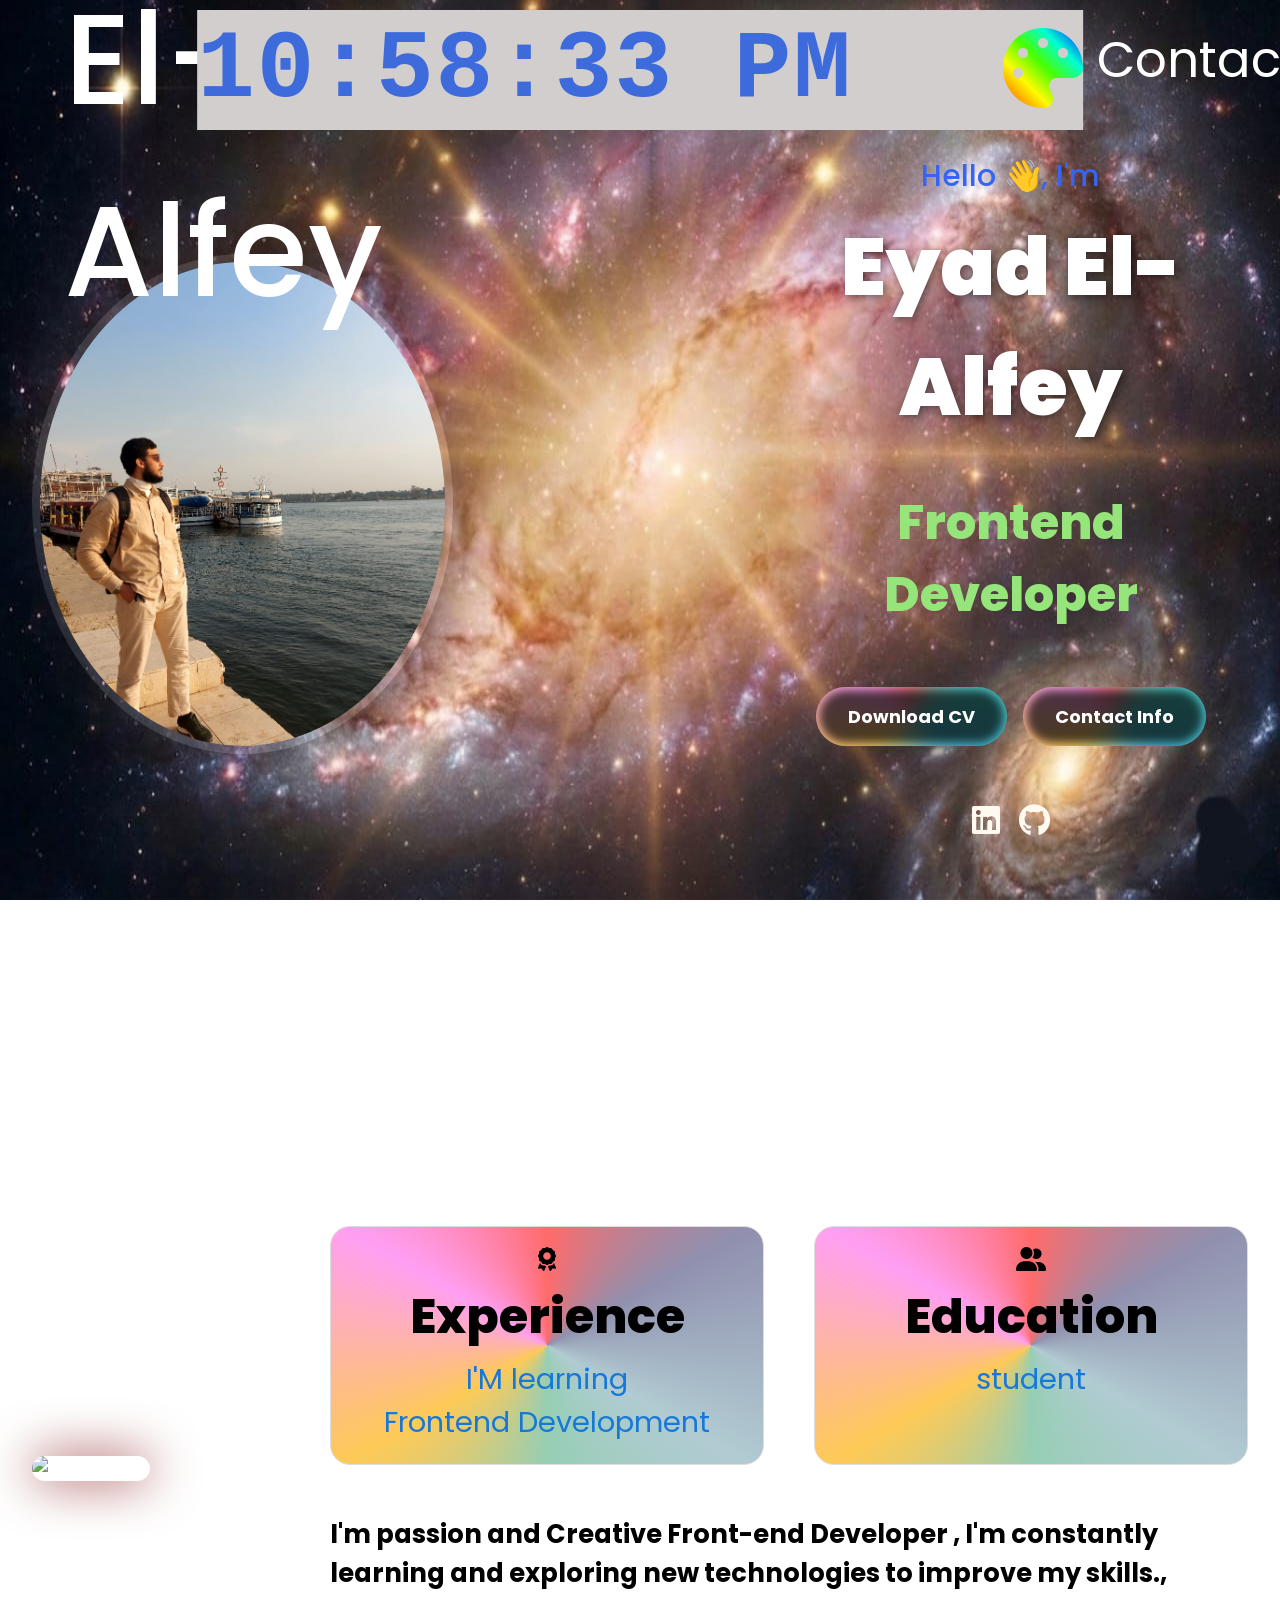
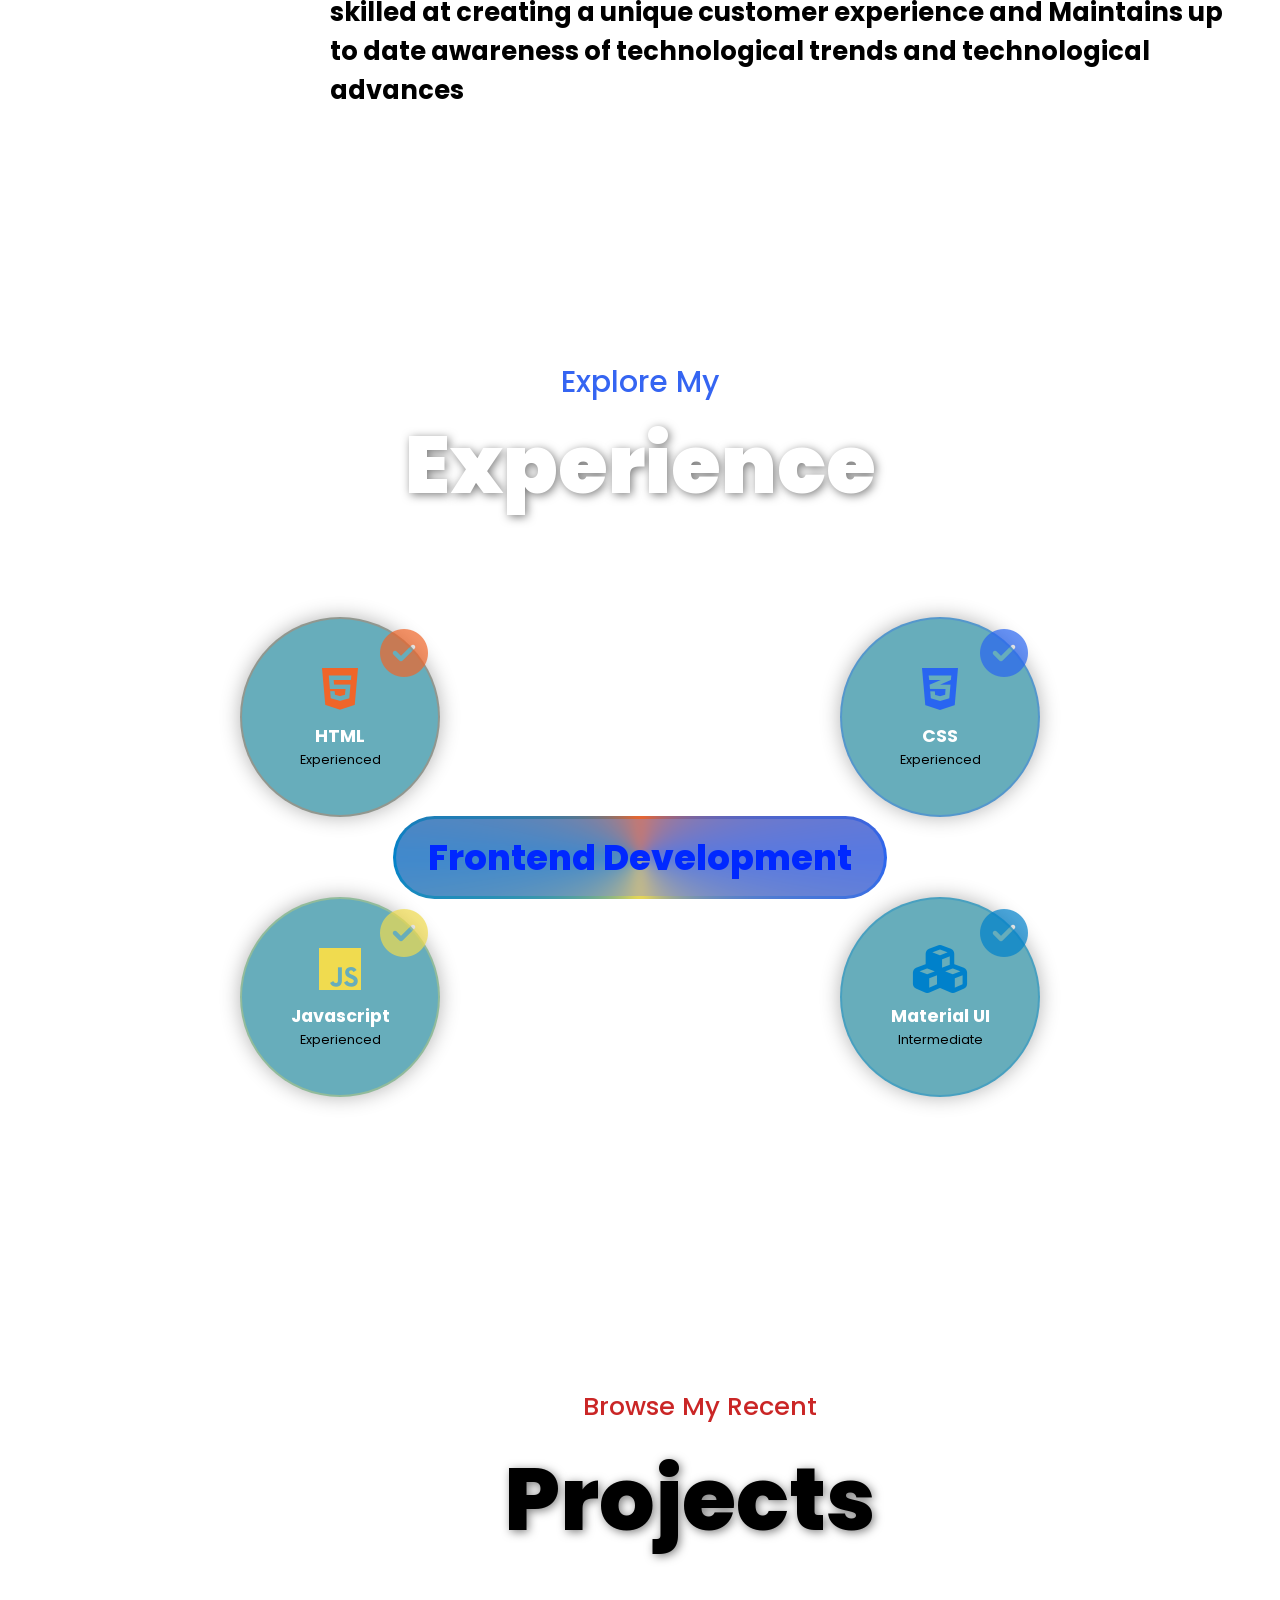
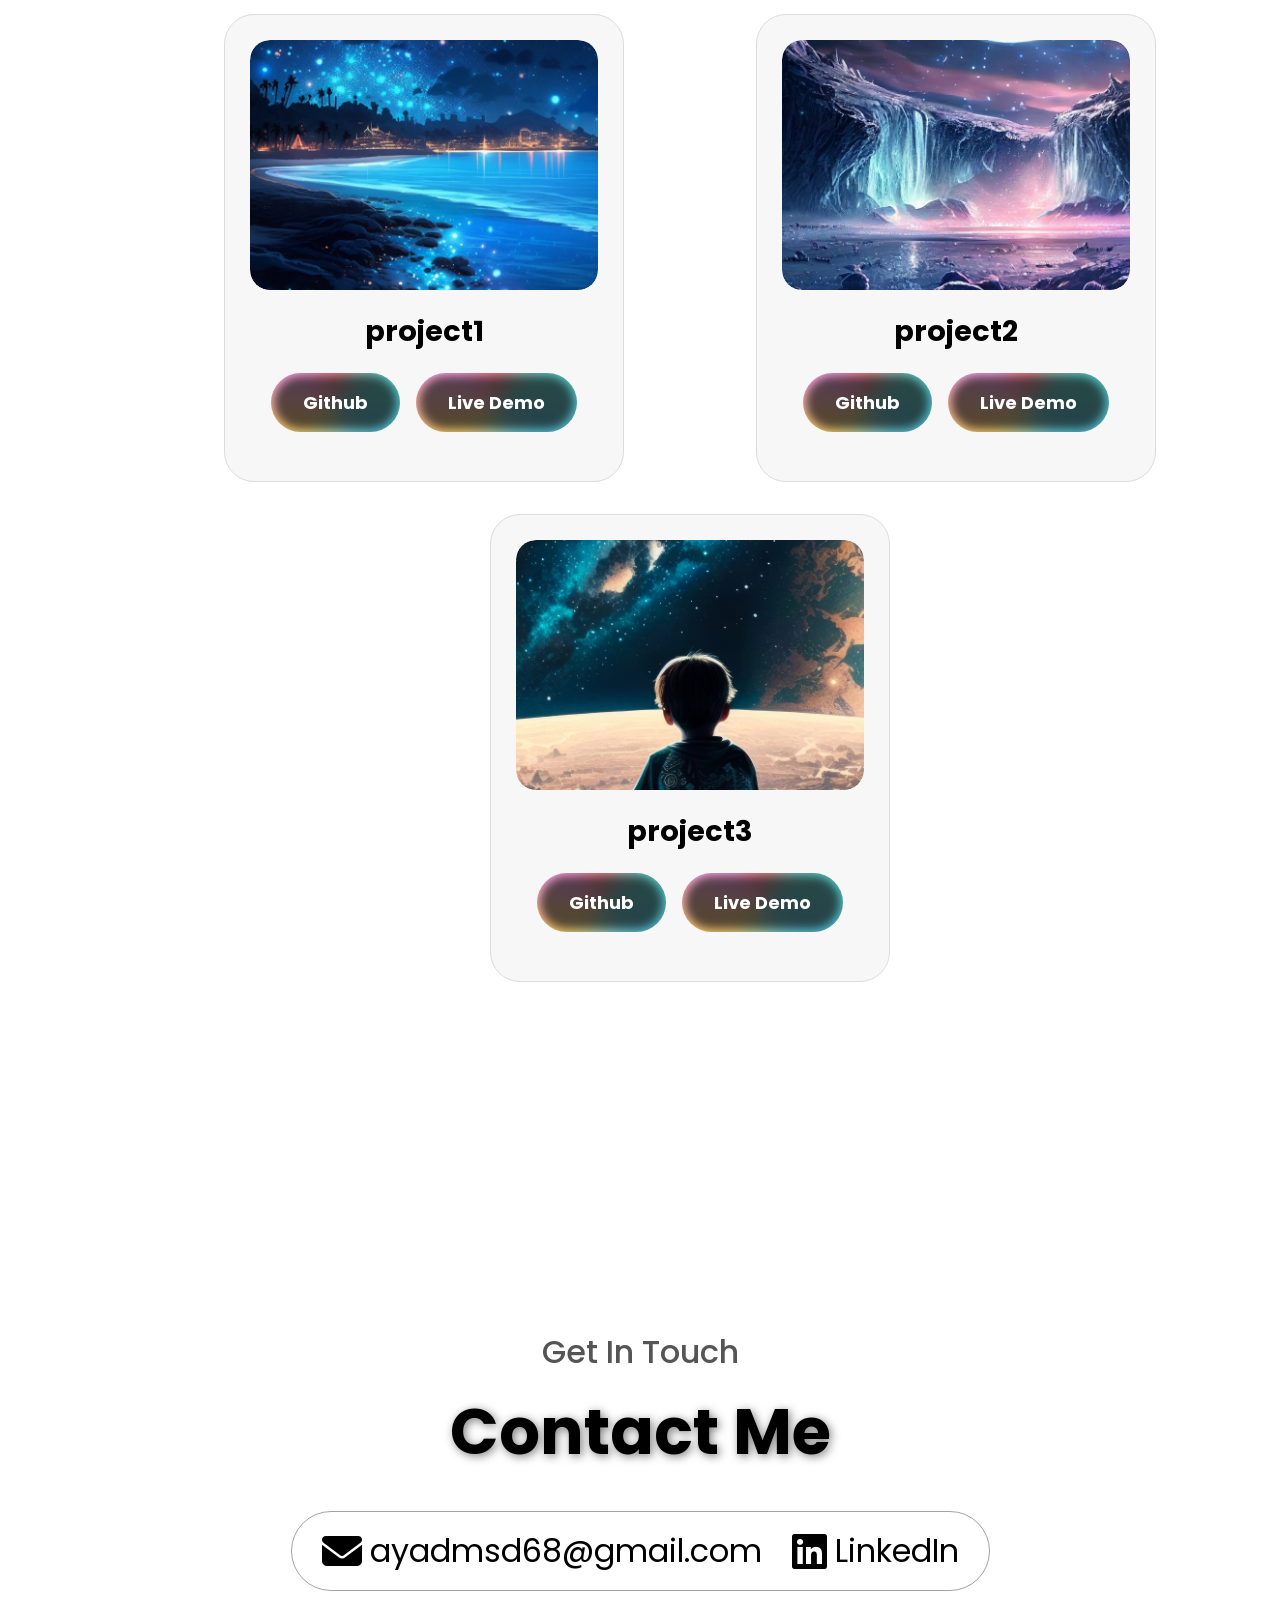
==== commit a8b8fc88: "Add files via upload" ====
--- a/index.html
+++ b/index.html
@@ -9,12 +9,24 @@
     <link rel="stylesheet" href="style.css">
 </head>
 <body>
-
-    <nav id="desktop-nav">
+ 
+    <div class="top-center-container">
+        <div id="digital-clock" class="digital-clock"></div>
+        <div class="theme-picker-container">
+            <input type="color" id="theme-picker" value="#1a1a1a" title="تغيير ألوان الموقع">
+            <label for="theme-picker" class="theme-icon">
+                <i class="fa-solid fa-palette"></i>
+            </label>
+        </div>
+    </div>
+
+    <nav>
         <div class="logo">Eyad El-Alfey</div>
-        
-        <div class="menu-icon">
-            <i class="fa-solid fa-bars"></i>
+       
+        <div class="nav-controls">
+            <div class="menu-icon">
+                <i class="fa-solid fa-bars"></i>
+            </div>
         </div>
 
         <ul class="nav-links" id="nav-links">
@@ -45,23 +57,18 @@
             </div>
             
             <div id="socials-container">
-                <a href="https://linkedin.com" target="_blank"><i class="fa-brands fa-linkedin"></i></a>
+                <a href="https://www.linkedin.com/in/eyad-el-alfey-46a278407" target="_blank"><i class="fa-brands fa-linkedin"></i></a>
                 <a href="https://github.com/eyad2022" target="_blank"><i class="fa-brands fa-github"></i></a>
             </div>
         </div>
     </section>
     
+    <div id="about-head">
+        <p>Get To Know More</p>
+        <h2>About Me</h2>
+    </div>
     
-    
-    
-    
-     <div id="about-head">
-          <p>Get To Know More</p>
-          <h2>About Me</h2>
-        </div>
-    
-        <section class="about-section">
-           
+    <section class="about-section">
         <div class="about-image">
             <img src="1766609194887.jpg" alt="About Image">
         </div>
@@ -87,159 +94,119 @@
         </div>
     </section>
     
-    
-        <section id="experience" class="experience-section">
-    <p class="section__text__p1">Explore My</p>
-    <h1 class="title">Experience</h1>
-    
-    <div class="skills-orbit-container">
-        <h2 class="experience-title-floating">Frontend Development</h2>
+    <section id="experience" class="experience-section">
+        <p class="section__text__p1">Explore My</p>
+        <h1 class="title">Experience</h1>
         
-        <article class="floating-skill html-skill" data-skill="HTML">
-            <i class="fa-brands fa-html5"></i>
-            <div class="skill-details">
-                <h3>HTML</h3>
-                <p>Experienced</p>
-            </div>
-            <i class="fa-solid fa-circle-check skill-check"></i>
-        </article>
-
-        <article class="floating-skill css-skill" data-skill="CSS">
-            <i class="fa-brands fa-css3-alt"></i>
-            <div class="skill-details">
-                <h3>CSS</h3>
-                <p>Experienced</p>
-            </div>
-            <i class="fa-solid fa-circle-check skill-check"></i>
-        </article>
-
-        <article class="floating-skill js-skill" data-skill="JavaScript">
-            <i class="fa-brands fa-js"></i>
-            <div class="skill-details">
-                <h3>Javascript</h3>
-                <p>Experienced</p>
-            </div>
-            <i class="fa-solid fa-circle-check skill-check"></i>
-        </article>
-
-        <article class="floating-skill mui-skill" data-skill="Material UI">
-            <i class="fa-solid fa-cubes"></i>
-            <div class="skill-details">
-                <h3>Material UI</h3>
-                <p>Intermediate</p>
-            </div>
-            <i class="fa-solid fa-circle-check skill-check"></i>
-        </article>
-
-    </div>
-</section>
-
-<section id="projects" class="projects-section">
-    <p class="section__text__p1">Browse My Recent</p>
-    <h1 class="title">Projects</h1>
-
-    <div class="projects-container">
+        <div class="skills-orbit-container">
+            <h2 class="experience-title-floating">Frontend Development</h2>
+            
+            <article class="floating-skill html-skill" data-skill="HTML">
+                <i class="fa-brands fa-html5"></i>
+                <div class="skill-details">
+                    <h3>HTML</h3>
+                    <p>Experienced</p>
+                </div>
+                <i class="fa-solid fa-circle-check skill-check"></i>
+            </article>
+
+            <article class="floating-skill css-skill" data-skill="CSS">
+                <i class="fa-brands fa-css3-alt"></i>
+                <div class="skill-details">
+                    <h3>CSS</h3>
+                    <p>Experienced</p>
+                </div>
+                <i class="fa-solid fa-circle-check skill-check"></i>
+            </article>
+
+            <article class="floating-skill js-skill" data-skill="JavaScript">
+                <i class="fa-brands fa-js"></i>
+                <div class="skill-details">
+                    <h3>Javascript</h3>
+                    <p>Experienced</p>
+                </div>
+                <i class="fa-solid fa-circle-check skill-check"></i>
+            </article>
+
+            <article class="floating-skill mui-skill" data-skill="Material UI">
+                <i class="fa-solid fa-cubes"></i>
+                <div class="skill-details">
+                    <h3>Material UI</h3>
+                    <p>Intermediate</p>
+                </div>
+                <i class="fa-solid fa-circle-check skill-check"></i>
+            </article>
+        </div>
+    </section>
+
+    <section id="projects" class="projects-section">
+        <p class="section__text__p1">Browse My Recent</p>
+        <h1 class="title">Projects</h1>
+
+        <div class="projects-container">
+            <div class="project-card">
+                <div class="project-img-container">
+                    <img src="1.jpg" alt="Appie App">
+                </div>
+                <h2 class="project-title">project1</h2>
+                <div class="btn-container">
+                    <button class="gradient-button" onclick="location.href='#'">Github</button>
+                    <button class="gradient-button" onclick="location.href='#'">Live Demo</button>
+                </div>
+            </div>
+
+            <div class="project-card">
+                <div class="project-img-container">
+                    <img src="2.jpg" alt="Omnifood">
+                </div>
+                <h2 class="project-title">project2</h2>
+                <div class="btn-container">
+                    <button class="gradient-button" onclick="location.href='#'">Github</button>
+                    <button class="gradient-button" onclick="location.href='#'">Live Demo</button>
+                </div>
+            </div>
+
+            <div class="project-card">
+                <div class="project-img-container">
+                    <img src="3.jpg" alt="Project Three">
+                </div>
+                <h2 class="project-title">project3</h2>
+                <div class="btn-container">
+                    <button class="gradient-button" onclick="location.href='#'">Github</button>
+                    <button class="gradient-button" onclick="location.href='#'">Live Demo</button>
+                </div>
+            </div>
+        </div>
+    </section>
+
+    <section id="contact" class="contact-section">
+        <p class="section__text__p1">Get In Touch</p>
+        <h1 class="title">Contact Me</h1>
         
-        <div class="project-card">
-            <div class="project-img-container">
-                <img src="1.jpg" alt="Appie App">
-            </div>
-            <h2 class="project-title">project1</h2>
-            <div class="btn-container">
-                <button class="gradient-button" onclick="location.href='#'">Github</button>
-                <button class="gradient-button" onclick="location.href='#'">Live Demo</button>
-            </div>
-        </div>
-
-        <div class="project-card">
-            <div class="project-img-container">
-                <img src="2.jpg" alt="Omnifood">
-            </div>
-            <h2 class="project-title">project2</h2>
-            <div class="btn-container">
-                <button class="gradient-button" onclick="location.href='#'">Github</button>
-                <button class="gradient-button" onclick="location.href='#'">Live Demo</button>
-            </div>
-        </div>
-
-        <div class="project-card">
-            <div class="project-img-container">
-                <img src="3.jpg" alt="Project Three">
-            </div>
-            <h2 class="project-title">project3</h2>
-            <div class="btn-container">
-                <button class="gradient-button" onclick="location.href='#'">Github</button>
-                <button class="gradient-button" onclick="location.href='#'">Live Demo</button>
-            </div>
-        </div>
-
-    </div>
-</section>
-
-
-
-
-<section id="contact" class="contact-section">
-    <p class="section__text__p1">Get In Touch</p>
-    <h1 class="title">Contact Me</h1>
-    
-    <div class="contact-info-upper-container">
-        <div class="contact-info-container">
-            <i class="fa-solid fa-envelope"></i>
-            <p><a href="mailto:ayadmsd68@gmail.com">ayadmsd68@gmail.com</a></p>
-        </div>
-        <div class="contact-info-container">
-            <i class="fa-brands fa-linkedin"></i>
-            <p><a href="#">LinkedIn</a></p>
-        </div>
-    </div>
-</section>
-
-<footer>
-    <nav>
-        <ul class="nav-links">
-            <li><a href="#about">About</a></li>
-            <li><a href="#experience">Experience</a></li>
-            <li><a href="#projects">Projects</a></li>
-            <li><a href="#contact">Contact</a></li>
-        </ul>
-    </nav>
-    <p class="copyright">Copyright &#169; 2026 I became a front-end web developer   .</p>
-</footer>
-
-
-
-
-
-    <script>
-        const menu = document.getElementById("nav-links");
-        const menuIcon = document.querySelector(".menu-icon");
-        const navItems = document.querySelectorAll(".nav-links li a");
-
-        // 1. فتح وإغلاق القائمة عند الضغط على الأيقونة
-        menuIcon.addEventListener("click", function(event) {
-            menu.classList.toggle("active");
-            event.stopPropagation(); // منع إغلاق القائمة فوراً
-        });
-
-        // 2. إغلاق القائمة عند الضغط في أي مكان خارجها
-        document.addEventListener("click", function(event) {
-            const isMenuOpen = menu.classList.contains("active");
-            const isClickOutsideMenu = !menu.contains(event.target);
-            const isClickOutsideIcon = !menuIcon.contains(event.target);
-
-            if (isMenuOpen && isClickOutsideMenu && isClickOutsideIcon) {
-                menu.classList.remove("active");
-            }
-        });
-
-        // 3. إغلاق القائمة عند الضغط على أي رابط بداخلها
-        navItems.forEach(item => {
-            item.addEventListener("click", function() {
-                menu.classList.remove("active");
-            });
-        });
-    </script>
-
+        <div class="contact-info-upper-container">
+            <div class="contact-info-container">
+                <i class="fa-solid fa-envelope"></i>
+                <p><a href="mailto:ayadmsd68@gmail.com">ayadmsd68@gmail.com</a></p>
+            </div>
+            <div class="contact-info-container">
+                <i class="fa-brands fa-linkedin"></i>
+                <p><a href="https://www.linkedin.com/in/eyad-el-alfey-46a278407">LinkedIn</a></p>
+            </div>
+        </div>
+    </section>
+
+    <footer>
+        <nav>
+            <ul class="nav-links">
+                <li><a href="#about-head">About</a></li>
+                <li><a href="#experience">Experience</a></li>
+                <li><a href="#projects">Projects</a></li>
+                <li><a href="#contact">Contact</a></li>
+            </ul>
+        </nav>
+        <p class="copyright">Copyright &#169; 2026 I became a front-end web developer.</p>
+    </footer>
+
+    <script src="script.js"></script>
 </body>
 </html>
--- a/style.css
+++ b/style.css
@@ -5,14 +5,12 @@
     font-family: 'Poppins', sans-serif;
 } 
 html {
-    scroll-behavior: smooth; /* هذا السطر يجعل الحركة ناعمة عند الضغط على أي رابط */
-}
-
+    scroll-behavior: smooth; 
+}
 
 body {
-    
     background-image: url('IMG-20260422-WA0005.jpg'); 
-    background-size: 100% 100%; /* تمديد الصورة لتملأ العرض والطول بالكامل */
+    background-size: 100% 100%; 
     background-position: center; 
     background-repeat: no-repeat; 
     background-attachment: fixed; 
@@ -20,18 +18,13 @@
     color: white;
 }
 
-
-/* ========================================= */
-/* 2. شريط التنقل - الشاشات الكبيرة (Desktop)*/
-/* ========================================= */
 nav {
     display: flex;
     justify-content: space-between;
     align-items: center;
+    padding: 45px 5% 15px 5%;
+    position: relative;
     height: 10vh;
-    padding: 0 5%; 
-    /*margin-left: -800px;
-    margin-right:-800px;*/
 }
 
 .logo {
@@ -39,7 +32,62 @@
     font-weight: 500;
 }
 
-/* الأيقونة مخفية في الكمبيوتر */
+.nav-controls {
+    display: flex;
+    align-items: center;
+    gap: 20px;
+}
+
+/* زيادة المسافة بين الساعة والزر (gap) */
+.top-center-container {
+    position: absolute;
+    top: 10px;
+    left: 50%;
+    transform: translateX(-50%);
+    display: flex;
+    align-items: center;
+    gap: 150px; /* زيادة المسافة بقوة هنا لتباعد العنصرين */
+    z-index: 1000;
+    width: max-content;
+    background: #D2CECE;
+}
+
+.theme-picker-container {
+    position: relative;
+    display: flex;
+    align-items: center;
+    justify-content: center;
+}
+
+#theme-picker {
+    visibility: hidden;
+    width: 0;
+    height: 0;
+    position: absolute;
+}
+
+/* جعل الأيقونة بألوان الطيف لتدل على الألوان */
+.theme-icon {
+    cursor: pointer;
+    font-size: 5rem;
+    transition: transform 0.3s ease, filter 0.3s ease;
+    background: linear-gradient(45deg, #ff0000, #ff7300, #fffb00, #48ff00, #00ffd5, #002bff, #7a00ff, #ff00c8, #ff0000);
+    -webkit-background-clip: text;
+    -webkit-text-fill-color: transparent;
+    background-size: 200%;
+    animation: rainbowMove 4s linear infinite;
+}
+
+@keyframes rainbowMove {
+    0% { background-position: 0% 50%; }
+    100% { background-position: 100% 50%; }
+}
+
+.theme-icon:hover {
+    transform: scale(1.15);
+    filter: drop-shadow(0 0 10px rgba(255, 255, 255, 0.5));
+}
+
 .menu-icon {
     display: none; 
     font-size: 2rem;
@@ -66,17 +114,25 @@
     text-underline-offset: 1rem;
 }
 
-/* ========================================= */
-/* 3. قسم الملف الشخصي (Profile Section)     */
-/* ========================================= */
+.digital-clock {
+    background: transparent;
+    color: #3D6BDB;
+    font-family: 'Courier New', Courier, monospace;
+    font-size: 6rem;
+    font-weight: bold;
+    letter-spacing: 2px;
+    direction: ltr;
+    border: none;
+    box-shadow: none;
+}
+
 #profile {
     display: flex;
     justify-content: center;
     align-items: center;
-    gap: 20rem; /* زيادة المسافة بين الصورة والنص */
-   /* min-height: 85vh; /* ليأخذ أغلب ارتفاع الشاشة تحت الناف بار */
-    width: 100%; /* العرض الكامل */
-    max-width: 1600px; /* سقف للعرض لضمان التناسق في الشاشات العملاقة */
+    gap: 20rem; 
+    width: 100%; 
+    max-width: 1600px; 
     margin: 0 auto;
     padding: 4rem 2rem;
 }
@@ -93,8 +149,8 @@
     width: 100%;
     height: 100%;
     object-fit: cover;
-    border: 8px solid rgba(255, 255, 255, 0.1); /* إطار شفاف لإبراز الصورة */
-    box-shadow: 0 0 50px rgba(0, 0, 0, 0.3); /* ظل عميق للوضوح */
+    border: 8px solid rgba(255, 255, 255, 0.1); 
+    box-shadow: 0 0 50px rgba(0, 0, 0, 0.3); 
 }
 
 .section__text {
@@ -115,7 +171,7 @@
     font-size: 5rem;
     font-weight: 900;
     margin-bottom: 2rem;
-    text-shadow: 2px 2px 10px rgba(0, 0, 0, 0.5); /* لزيادة وضوح النص على الخلفية */
+    text-shadow: 2px 2px 10px rgba(0, 0, 0, 0.5); 
 }
 
 .section__text__p2 {
@@ -125,7 +181,6 @@
     margin-bottom: 3rem;
 }
 
-/* الأزرار (Buttons) */
 .btn-container {
     display: flex;
     justify-content: center;
@@ -179,7 +234,6 @@
   filter: blur(5px);
 }
 
-/* أيقونات التواصل الاجتماعي */
 #socials-container {
     display: flex;
     justify-content: center;
@@ -197,10 +251,6 @@
     color: #4ecdc4;
 }
 
-
-/* ========================================= */
-/* قسم من أنا (About Section)                */
-/* ========================================= */
 .about-section {
     display: flex;
     gap: 180px;
@@ -209,6 +259,7 @@
     margin: 2rem auto;
     padding: 0 2rem;
 }
+
 #about-head {
   display: flex;
   flex-direction: column;
@@ -226,7 +277,7 @@
     width: 100%;
     height: 500px; 
     border-radius: 3rem;
-    box-shadow: 0 0 50px rgba(153, 60, 60, 1); /* ظل عميق للوضوح */
+    box-shadow: 0 0 50px rgba(153, 60, 60, 1); 
 }
 
 .about-content {
@@ -243,12 +294,12 @@
 
 .info-card {
     flex: 1;
-    background: conic-gradient(from 0deg, #ff6b6b, #9090AE, #B1CBD2, #96ceb4, #feca57, #ff9ff3, #ff6b6b); /* خلفية بيضاء للبطاقات */
+    background: conic-gradient(from 0deg, #ff6b6b, #9090AE, #B1CBD2, #96ceb4, #feca57, #ff9ff3, #ff6b6b); 
     border: 1px solid #ddd;
     border-radius: 20px;
     padding: 20px;
     text-align: center;
-    color: black; /* نص أسود للبطاقات */
+    color: black; 
     transition: transform 0.3s ease;
 }
 
@@ -275,21 +326,11 @@
 }
 
 .bio-text {
-    font-size: 1.6rem; /* تكبير الخط بنسبة بسيطة جداً ليكون أوضح */
-    font-weight: bold; /* هذه الخاصية تجعل الخط سميكاً (Bold) */
-    color: #000000; /* جعلنا اللون أقرب للأسود ليكون واضحاً جداً على الخلفية البيضاء */
+    font-size: 1.6rem; 
+    font-weight: bold; 
+    color: #000000; 
     text-align: left;
-    
-}
-
-
-
-
-
-
-/* ========================================= */
-/* قسم الخبرات العائم (Floating Experience)  */
-/* ========================================= */
+}
 
 .experience-section {
     display: flex;
@@ -297,42 +338,27 @@
     align-items: center;
     margin: 8rem auto;
     padding: 0 2rem;
-    position: relative; /* مهم لتحديد موقع العناصر العائمة */
+    position: relative; 
     margin-top: 250px;
     scroll-margin-top: 80px;
 }
+
 .section__text__p1 {
     color: #3565F2;
     font-size: 30px;
-    
-}
-
-/* الحاوية الجديدة لمدارات المهارات */
+}
+
 .skills-orbit-container {
     width: 100%;
     max-width: 1000px;
-    height: 600px; /* تحديد ارتفاع مناسب لعرض الطيران */
+    height: 600px; 
     position: relative;
     display: flex;
     justify-content: center;
     align-items: center;
-    perspective: 1500px; /* تأثير المنظور ثلاثي الأبعاد */
-    
-}
-
-/* العنوان العائم */
-/*.experience-title-floating {
-    color: white;
-    font-size: 2.5rem;
-    margin-bottom: 15px;
-    margin-top: 10px;
-    font-weight: 900;
-    text-shadow: 0 0 20px rgba(255, 255, 255, 0.6);
-    position: absolute;
-    z-index: 10;
-}*/
-
-/* التنسيق الأساسي لكل مهارة عائمة */
+    perspective: 1500px; 
+}
+
 .floating-skill {
     position: absolute;
     display: flex;
@@ -341,31 +367,28 @@
     justify-content: center;
     width: 200px;
     height: 200px;
-    background: rgba(78, 155, 170, 1); /* خلفية شبه شفافة */
+    background: rgba(103, 173, 187, 1); 
     border-radius: 50%;
     border: 2px solid rgba(255, 255, 255, 0.1);
     box-shadow: 0 0 20px rgba(0, 0, 0, 0.3);
     transition: all 0.4s ease;
     cursor: pointer;
     z-index: 5;
-    backface-visibility: hidden; /* تحسين الأداء في الـ 3D */
-    animation: skillFloat 6s ease-in-out infinite; /* حركة طفو عامة */
-}
-
-/* تأثير التوهج عند الوقوف بالماوس */
+    backface-visibility: hidden; 
+    animation: skillFloat 6s ease-in-out infinite; 
+}
+
 .floating-skill:hover {
     background: rgba(255, 255, 255, 0.15);
     box-shadow: 0 0 30px rgba(255, 255, 255, 0.3);
-    transform: scale(1.1) translateZ(50px); /* يبرز للأمام عند الوقوف */
-}
-
-/* تنسيق الأيقونة */
+    transform: scale(1.1) translateZ(50px); 
+}
+
 .floating-skill i {
     font-size: 3rem;
     margin-bottom: 10px;
 }
 
-/* تنسيق النصوص */
 .skill-details {
     text-align: center;
 }
@@ -381,7 +404,6 @@
     font-size: 0.8rem;
 }
 
-/* تنسيق نقطة التحقق العائمة */
 .skill-check {
     position: absolute;
     top: 10px;
@@ -392,78 +414,55 @@
     animation: checkGlow 2s ease-in-out infinite alternate;
 }
 
-/* ========================================= */
-/* حركات الطيران (Flying Animations)         */
-/* ========================================= */
-
-/* حركة طفو عشوائية للأعلى والأسفل */
 @keyframes skillFloat {
     0%, 100% { transform: translateY(0); }
     50% { transform: translateY(-15px); }
 }
 
-/* توهج نقطة التحقق */
 @keyframes checkGlow {
     from { opacity: 0.7; }
     to { opacity: 1; text-shadow: 0 0 10px rgba(255, 255, 255, 0.8); }
 }
 
-/* ========================================= */
-/* مسارات الطيران الفردية للأيقونات (Orbit Paths) */
-/* ========================================= */
-
-/* سنقوم بتحديد مسارات مختلفة لكل مهارة لتبدو عشوائية ومتداخلة */
-
-/* HTML5: تيار برتقالي */
 .html-skill {
     top: 10%;
     left: 10%;
     animation: skillFloat 5s ease-in-out infinite alternate, 
-               htmlOrbit 15s linear infinite; /* مدار دائري */
+               htmlOrbit 15s linear infinite; 
+    border-color: rgba(240, 101, 41, 0.3);
 }
 .html-skill i { color: #f06529; }
-.html-skill { border-color: rgba(240, 101, 41, 0.3); }
-
-/* CSS3: تيار أزرق */
+
 .css-skill {
     top: 10%;
     right: 10%;
     animation: skillFloat 7s ease-in-out infinite alternate, 
-               cssOrbit 20s linear infinite; /* مدار دائري أوسع */
+               cssOrbit 20s linear infinite; 
+    border-color: rgba(41, 101, 241, 0.3);
 }
 .css-skill i { color: #2965f1; }
-.css-skill { border-color: rgba(41, 101, 241, 0.3); }
-
-/* JavaScript: تيار أصفر */
+
 .js-skill {
     bottom: 10%;
     left: 10%;
     animation: skillFloat 6s ease-in-out infinite alternate, 
-               jsOrbit 18s linear infinite; /* مدار بيضاوي */
+               jsOrbit 18s linear infinite; 
+    border-color: rgba(240, 219, 79, 0.3);
 }
 .js-skill i { color: #f0db4f; }
-.js-skill { border-color: rgba(240, 219, 79, 0.3); }
-
-/* Material UI: تيار أزرق فاتح */
+
 .mui-skill {
     bottom: 10%;
     right: 10%;
     animation: skillFloat 8s ease-in-out infinite alternate, 
-               muiOrbit 22s linear infinite; /* مدار بيضاوي مائل */
+               muiOrbit 22s linear infinite; 
+    border-color: rgba(0, 129, 203, 0.3);
 }
 .mui-skill i { color: #0081cb; }
-.mui-skill { border-color: rgba(0, 129, 203, 0.3); }
-
-/* تعديل حركة MUI لتظهر كـ intermediate */
 .mui-skill.floating-skill:hover {
-    box-shadow: 0 0 20px rgba(0, 129, 203, 0.4); /* توهج أخف */
-}
-
-/* ========================================= */
-/* حركات المدارات (Orbit Keyframes)          */
-/* ========================================= */
-
-/* مثال لحركة مدارية بسيطة لـ HTML */
+    box-shadow: 0 0 20px rgba(0, 129, 203, 0.4); 
+}
+
 @keyframes htmlOrbit {
     0% { transform: translate(0, 0) rotateY(0deg) translateZ(0); }
     100% { transform: translate(0, 0) rotateY(360deg) translateZ(0); }
@@ -507,14 +506,7 @@
     transform: translate(-50%, -50%);
     width: 200%;
     height: 200%;
-    background: conic-gradient(
-        from 0deg,
-        #f06529,
-        #2965f1,
-        #f0db4f,
-        #0081cb,
-        #f06529
-    );
+    background: conic-gradient(from 0deg, #f06529, #2965f1, #f0db4f, #0081cb, #f06529);
     animation: rotatingFrame 4s linear infinite;
     z-index: -2;
     filter: blur(5px);
@@ -542,7 +534,7 @@
     width: 100%;
     text-align: center;
     margin: 0 auto 0.5rem auto;
-    font-size: 1..6rem;
+    font-size: 1.6rem;
     color: #CA2626;
     margin-left: 60px;
 }
@@ -601,14 +593,6 @@
     margin-bottom: 20px;
 }
 
-.project-btn-container {
-    display: flex;
-    justify-content: center;
-    gap: 15px;
-}
-
-
-
 .contact-section {
     display: flex;
     flex-direction: column;
@@ -646,7 +630,6 @@
     display: flex;
     align-items: center;
     gap: 8px;
-    
 }
 
 .contact-info-container i {
@@ -674,144 +657,130 @@
     justify-content: center;
     align-items: center;
     padding: 4rem 0 2rem 0;
-  gap: 2.5rem;
-}
-
-/*.nav-links {
-    display: flex;
-    list-style: none;
-    gap: 2rem;
-    padding: 0;
-    margin: 0;
-}
-
-.nav-links a {
-    color: #000;
-    text-decoration: none;
-    font-size: 1rem;
-}
-
-.nav-links a:hover {
-    text-decoration: underline;
-}
-*/
+    gap: 2.5rem;
+}
+
 .copyright {
     font-size: 2rem;
     color: #FFFFFF;
     margin-top: -200px;
 }
 
-
+@media screen and (max-width: 700px) {
+    nav {
+        padding: 35px 5% 10px 5%;
+        background: transparent;
+        backdrop-filter: none;
+        margin-top: 40px ;
+    }
     
-/* يمكنك تخصيص الحركات أكثر لتكون أكثر تعقيداً وجمالاً، 
-   لكن هذا الكود يمنحك الأساس لتبدأ به. */
-
-
-/* ======================================================== */
-/* أكواد التجاوب الشاملة للهواتف - (يجب أن تكون في أسفل الملف) */
-/* ======================================================== */
-
-@media screen and (max-width: 700px) {
-    /* 1. إصلاح شريط التنقل (الناف بار) */
-    nav {
-        padding: 0 1.5rem;
+    .logo {
+        font-size: 1.5rem; 
+        white-space: nowrap; 
+        max-width: 75%; 
+    }
+
+    .top-center-container {
+        top: 8px;
+        gap: 25px;
     }
     
-        /* إصلاح حجم اللوجو العملاق في الهواتف */
-    .logo {
-        font-size: 1.5rem; /* تصغير حجم الخط ليتناسب مع الهاتف */
-        white-space: nowrap; /* إجبار الكلمة على البقاء في سطر واحد وعدم الانقسام */
-        max-width: 75%; /* منعه من التمدد ودفع أيقونة القائمة */
-    }
-
-    .nav-links {
-        display: none; /* إخفاء الروابط العادية */
-    }
+    .digital-clock {
+        font-size: 1.2rem;
+    }
+
+    .theme-icon {
+        font-size: 1.5rem;
+    }
+
     .menu-icon {
-        display: block; /* إظهار أيقونة القائمة */
+        display: block; 
         font-size: 2.2rem;
         color: #e06666;
         z-index: 101;
         cursor: pointer;
     }
-    /* تنسيق القائمة المنسدلة */
-.nav-links {
-    position: absolute;
-    top: 50px;
-    right: 20px;
-    opacity: 0;
-    visibility: hidden;
-    height: auto;
-    width: max-content;
-    background: #2A252559;
-    display: flex;
-    flex-direction: column;
-    justify-content: flex-start;
-    align-items: center;
-    padding: 20px 35px;
-    border-radius: 10px;
-    box-shadow: 0 4px 15px rgba(0, 0, 0, 0.3);
-    transition: all 0.3s ease-in-out;
-    z-index: 100;
-}
-
-.nav-links.active {
-    opacity: 1;
-    visibility: visible;
-    top: 75px; 
-}
-
-.nav-links li {
-    margin: 10px 0;
-    list-style: none;
-}
-
-.nav-links li a {
-    font-size: 0.95rem;
-    font-weight: 600;
-    color: #FFFFFF;
-    text-decoration: none;
-}
-
-
-    /* 2. إصلاح القسم الأول (الملف الشخصي) */
+
+    /* --- التعديل 1: تخصيص القائمة العلوية فقط لتختفي --- */
+    #nav-links {
+        position: absolute;
+        top: 50px;
+        right: 20px;
+        opacity: 0;
+        visibility: hidden;
+        height: auto;
+        width: max-content;
+        background: #2A252559;
+        display: flex;
+        flex-direction: column;
+        justify-content: flex-start;
+        align-items: center;
+        padding: 20px 35px;
+        border-radius: 10px;
+        box-shadow: 0 4px 15px rgba(0, 0, 0, 0.3);
+        transition: all 0.3s ease-in-out;
+        z-index: 100;
+    }
+
+    #nav-links.active {
+        opacity: 1;
+        visibility: visible;
+        top: 75px; 
+    }
+
+    #nav-links li {
+        margin: 10px 0;
+        list-style: none;
+    }
+
+    #nav-links li a {
+        font-size: 0.95rem;
+        font-weight: 600;
+        text-decoration: none;
+    }
+
     #profile {
-        flex-direction: column; /* الصورة فوق والنص تحت */
+        flex-direction: column; 
         text-align: center;
         gap: 2rem;
-        padding: 6rem 1rem 2rem; /* مسافة علوية لتجنب التداخل مع الناف بار */
+        padding: 6rem 1rem 2rem; 
         min-height: auto;
     }
+
     .section__pic-container {
-        width: 250px; /* تكبير الصورة لتناسب الهاتف */
+        width: 250px; 
         height: 250px;
         margin: 0 auto;
     }
+
     .title {
-        font-size: 2.8rem; /* تصغير الخط لكي لا يخرج عن الشاشة */
-    }
+        font-size: 2.8rem; 
+    }
+
     .section__text__p2 {
         font-size: 1.5rem;
     }
+
     .btn-container {
-        flex-direction: column; /* الأزرار فوق بعضها */
+        flex-direction: column; 
         width: 100%;
         align-items: center;
         gap: 1rem;
     }
+
     .gradient-button {
         width: 80%;
     }
 
-    /* 3. إصلاح قسم من أنا (About) */
     .about-section {
-        flex-direction: column; /* الصورة فوق والبطاقات تحت */
+        flex-direction: column; 
         text-align: center;
         margin: 3rem 1rem;
         margin-top : 150px;
         padding: 2rem 1rem;
         gap: 15px;
     }
+
     .about-image {
         width: 100%;
         display: flex;
@@ -819,130 +788,43 @@
         margin-bottom: 35px;
         margin-top: -140px; 
     }
+
     .about-image img {
-        max-width: 260px; /* حجم الصورة في الهاتف */
+        max-width: 260px; 
         max-height: 240px;
-        
     }
     
-    /* جعل البطاقات بجانب بعضها كما طلبت مسبقاً */
     .cards-container {
         flex-direction: row;
         justify-content: space-between;
         width: 100%;
         gap: 10px;
     }
+
     .info-card {
         width: 48%;
-        height: 120px; /* تثبيت الارتفاع لتبدو مرتبة */
-       padding: 10px 5px;
+        height: 120px; 
+        padding: 10px 5px;
         display: flex;
         flex-direction: column;
         justify-content: center;
         align-items: center;
     }
-    .info-card i {
-        font-size: 1.2rem;
-        margin-bottom: 5px;
-    }
-    .info-card h3 {
-        font-size: 0.85rem;
-        margin-bottom: 2px;
-    }
-    .info-card p {
-        font-size: 0.7rem;
-        line-height: 1.2;
-    }
-    .bio-text {
-        text-align: center;
-        font-size: 0.95rem;
-        margin-top: -30px;
-    }
+
+    .info-card i { font-size: 1.2rem; margin-bottom: 5px; }
+    .info-card h3 { font-size: 0.85rem; margin-bottom: 2px; }
+    .info-card p { font-size: 0.7rem; line-height: 1.2; }
+    .bio-text { text-align: center; font-size: 0.95rem; margin-top: -30px; }
     
-    /* ========================================= */
-    /* تجاوب الأيقونات العائمة في الهواتف        */
-    /* ========================================= */
-      .skills-orbit-container {
-        height: 400px;
-        display: grid;
-        grid-template-columns: 1fr 1fr;
-        grid-template-rows: 1fr 1fr;
-        justify-items: center;
-        align-items: center;
-        position: relative;
-        padding: 1rem 0;
-    }
-
-   .experience-title-floating {
-        position: absolute;
-        left: 50%;
-        transform: translate(-50%, -50%);
-        z-index: 10;
-        text-align: center;
-        width: 100%;
-        font-size: 1rem;
-        text-shadow: 0 0 15px rgba(0, 0, 0, 0.9), 0 2px 5px rgba(0, 0, 0, 1);
-    }
-
-    .floating-skill {
-        position: relative;
-        top: auto !important;
-        left: auto !important;
-        right: auto !important;
-        bottom: auto !important;
-        width: 115px;
-        height: 115px;
-        animation: skillFloat 4s ease-in-out infinite alternate !important; 
-    }
-
-    .floating-skill i {
-        font-size: 1.8rem;
-        margin-bottom: 5px;
-    }
-
-    .skill-details h3 {
-        font-size: 0.85rem;
-    }
-
-    .skill-details p {
-        font-size: 0.65rem;
-    }
-
-    .skill-check {
-        font-size: 0.8rem;
-        top: 8px;
-        right: 8px;
-    }
-       /* .experience-title-floating {
-        /* إبقاء تنسيق التوسيط الذي حددناه مسبقاً */
-      /*  position: absolute;
-        top: 50%;
-        left: 50%;
-        transform: translate(-50%, -50%);
-        z-index: 10;
-        
-        /* السر هنا: إلغاء العرض 100% وتصغير الحجم */
-      /*  display: inline-block; /* لكي يلتف الإطار حول النص فقط */
-      /*  width: auto; /* لا يأخذ عرض الشاشة بالكامل */
-   /*     font-size: 1.4rem; /* تصغير حجم الخط ليتناسب مع الهاتف */
-        
-        /* تعديل المسافات الداخلية للإطار في الهاتف */
-    /*    padding: 10px 25px;
-    }
-
-    /* تصغير سمك الإطار في الهاتف قليلاً لتبدو أنيقة */
-   .experience-title-floating::after {
-        inset: 2px;
-    }*/
-    /* تعديل نص Frontend Development فقط للهواتف */
-        /* تصغير حجم البرواز والخط لنص Frontend Development في الهاتف */
-        .skills-orbit-container {
+    .skills-orbit-container {
         position: relative;
         display: grid;
         grid-template-columns: repeat(2, 1fr);
         gap: 55px 20px;
         padding: 2rem 0;
         margin-top: 1rem;
+        height: 400px; 
+        
     }
 
     .experience-title-floating {
@@ -962,9 +844,24 @@
     .experience-title-floating::after {
         inset: 1.5px;
     }
+
+    .floating-skill {
+        position: relative;
+        top: auto !important;
+        left: 30px !important;
+        right: auto !important;
+        bottom: auto !important;
+        width: 115px;
+        height: 115px;
+        animation: skillFloat 4s ease-in-out infinite alternate !important; 
+    }
+
+    .floating-skill i { font-size: 1.8rem; margin-bottom: 5px; }
+    .skill-details h3 { font-size: 0.85rem; }
+    .skill-details p { font-size: 0.65rem; }
+    .skill-check { font-size: 0.8rem; top: 8px; right: 8px; }
     
-    
-      .projects-section {
+    .projects-section {
         padding: 0 1rem;
         overflow-x: hidden;
     }
@@ -983,22 +880,19 @@
         padding: 20px;
         box-sizing: border-box;
     }
+
     .projects-section .section__text__p1 {
         font-size: 1.2rem;
         text-align: center ;
         margin-left: -10px;
     }
 
-.projects-section .title{
-  /*  text-align: center;*/
-    margin-left: -0px;
-    font-size: 4rem;
-}
-  /*  .project-img-container img {
-       /* height: 200px;
-    }*/
+    .projects-section .title{
+        margin-left: -0px;
+        font-size: 4rem;
+    }
     
-      .contact-info-upper-container {
+    .contact-info-upper-container {
         padding: 12px 15px;
         gap: 15px;
         width: 90%;
@@ -1006,56 +900,47 @@
         justify-content: space-around;
     }
 
-    .contact-info-container a {
-        font-size: 0.8rem;
-    }
-
-    .contact-info-container i {
-        font-size: 1rem;
-    }
-
-    .nav-links {
+    .contact-info-container a { font-size: 0.8rem; }
+    .contact-info-container i { font-size: 1rem; }
+    
+    .contact-section .section__text__p1 { text-align: center; font-size: 1rem; }
+    .contact-section .title{ text-align: center; font-size: 2.5rem; }
+
+    /* --- التعديل 2: إظهار الناف بار السفلية (الفوتر) بجانب بعضها --- */
+    footer {
+        padding: 2rem 0;
         gap: 1rem;
     }
-    
-    .nav-links a {
-        font-size: 0.9rem;
-    }
-    .contact-section .section__text__p1 {
-        text-align: center;
-        font-size: 1rem;
-    }
-    .contact-section .title{
-        text-align: center;
-        font-size: 2.5rem;
-    }
-.copyright{
-   font-size: .8rem;
-   text-align: center;
-}
-}
-
-
-
-/* ======================================================== */
-/* دعم إضافي للشاشات الصغيرة جداً (مثل iPhone SE القديم)    */
-/* ======================================================== */
+
+    footer .nav-links {
+        position: static; 
+        opacity: 1;
+        visibility: visible;
+        display: flex;
+        flex-direction: row; /* جعل الروابط بجانب بعضها */
+        gap: 15px;
+        background: transparent !important;
+        border: none !important;
+        box-shadow: none !important;
+        padding: 0;
+        width: auto;
+    }
+
+    footer .nav-links li a {
+        font-size: 1rem !important; 
+    }
+
+    .copyright{ 
+        font-size: .8rem; 
+        text-align: center; 
+        margin-top: 0 !important; /* إزالة الرفع الخاطئ للنص */
+    }
+}
+
 @media screen and (max-width: 400px) {
-    .section__pic-container {
-        width: 200px;
-        height: 200px;
-    }
-    .title {
-        font-size: 2.2rem;
-    }
-    .info-card h3 {
-        font-size: 0.75rem; /* تصغير الكلمات لكي لا تنكسر */
-    }
-    .info-card p {
-        font-size: 0.65rem;
-    }
-    .gradient-button {
-        width: 95%;
-        font-size: 16px;
-    }
-}
+    .section__pic-container { width: 200px; height: 200px; }
+    .title { font-size: 2.2rem; }
+    .info-card h3 { font-size: 0.75rem; }
+    .info-card p { font-size: 0.65rem; }
+    .gradient-button { width: 95%; font-size: 16px; }
+}
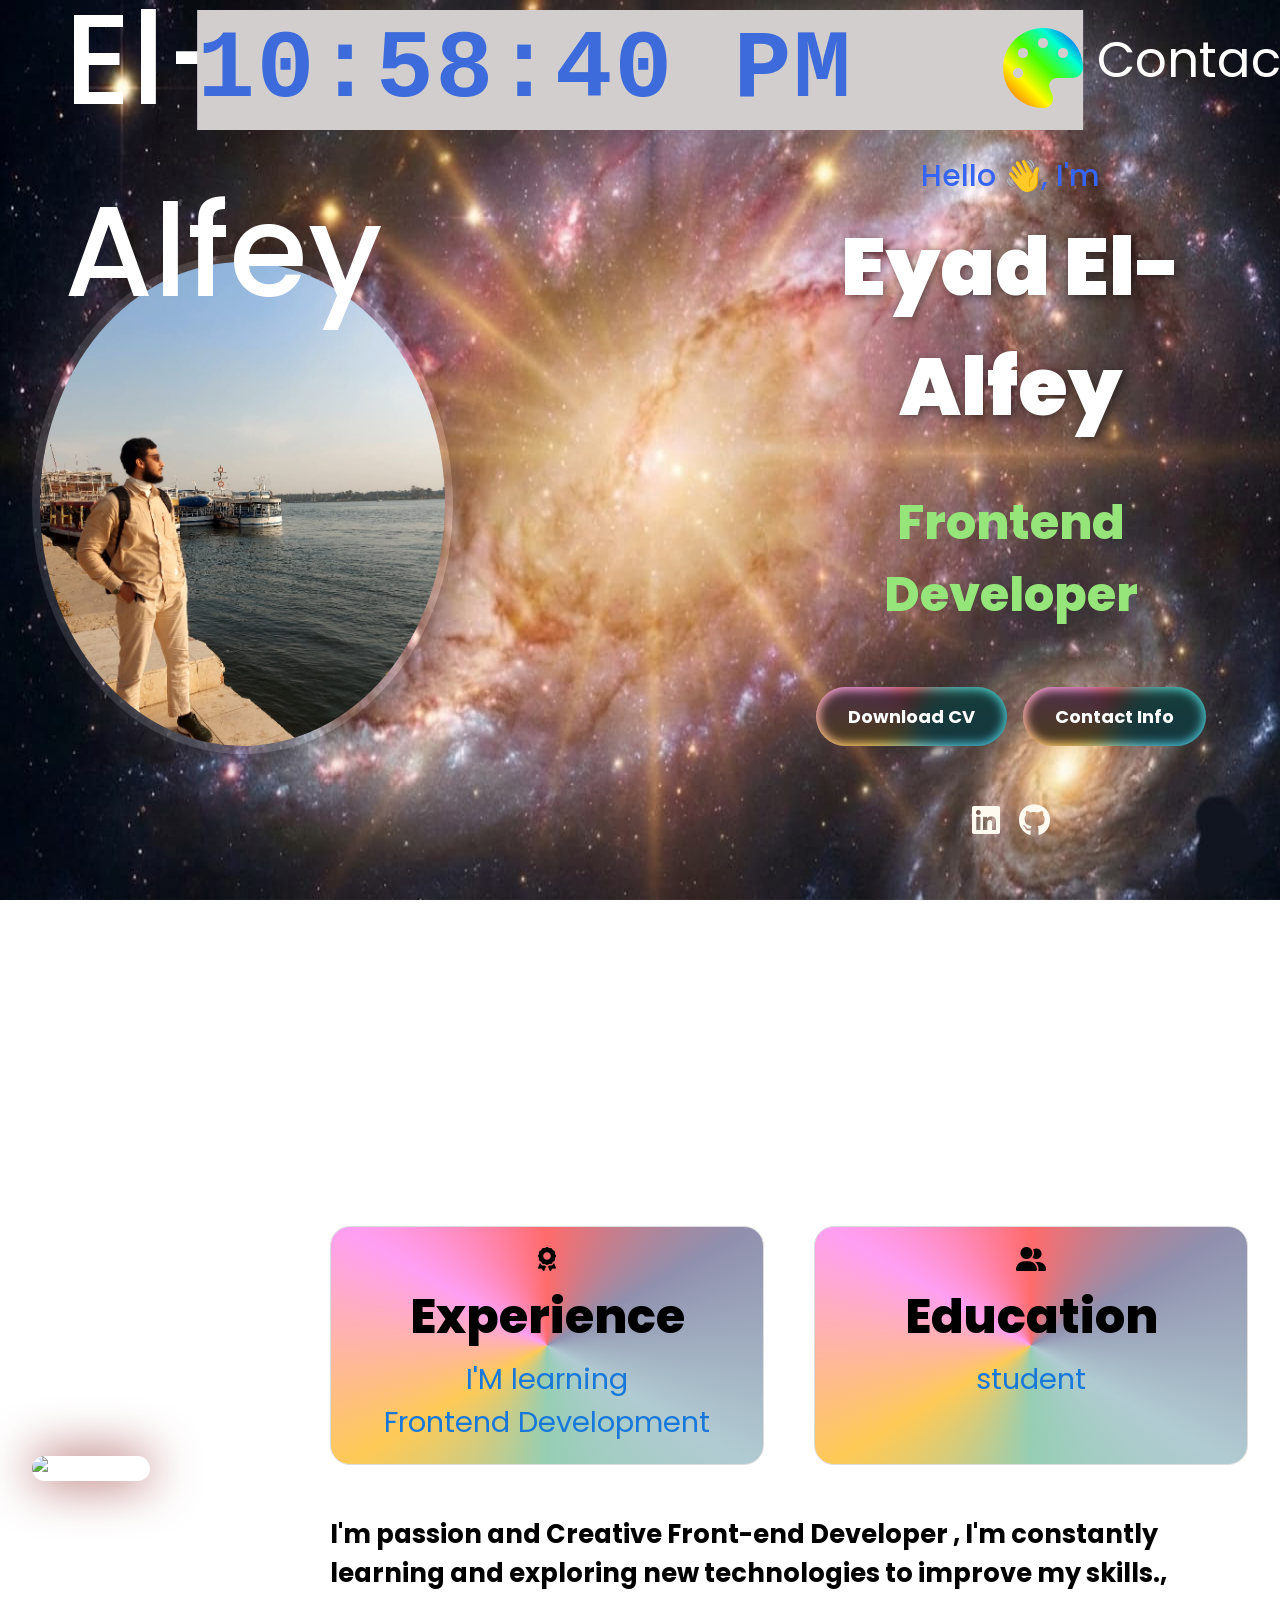
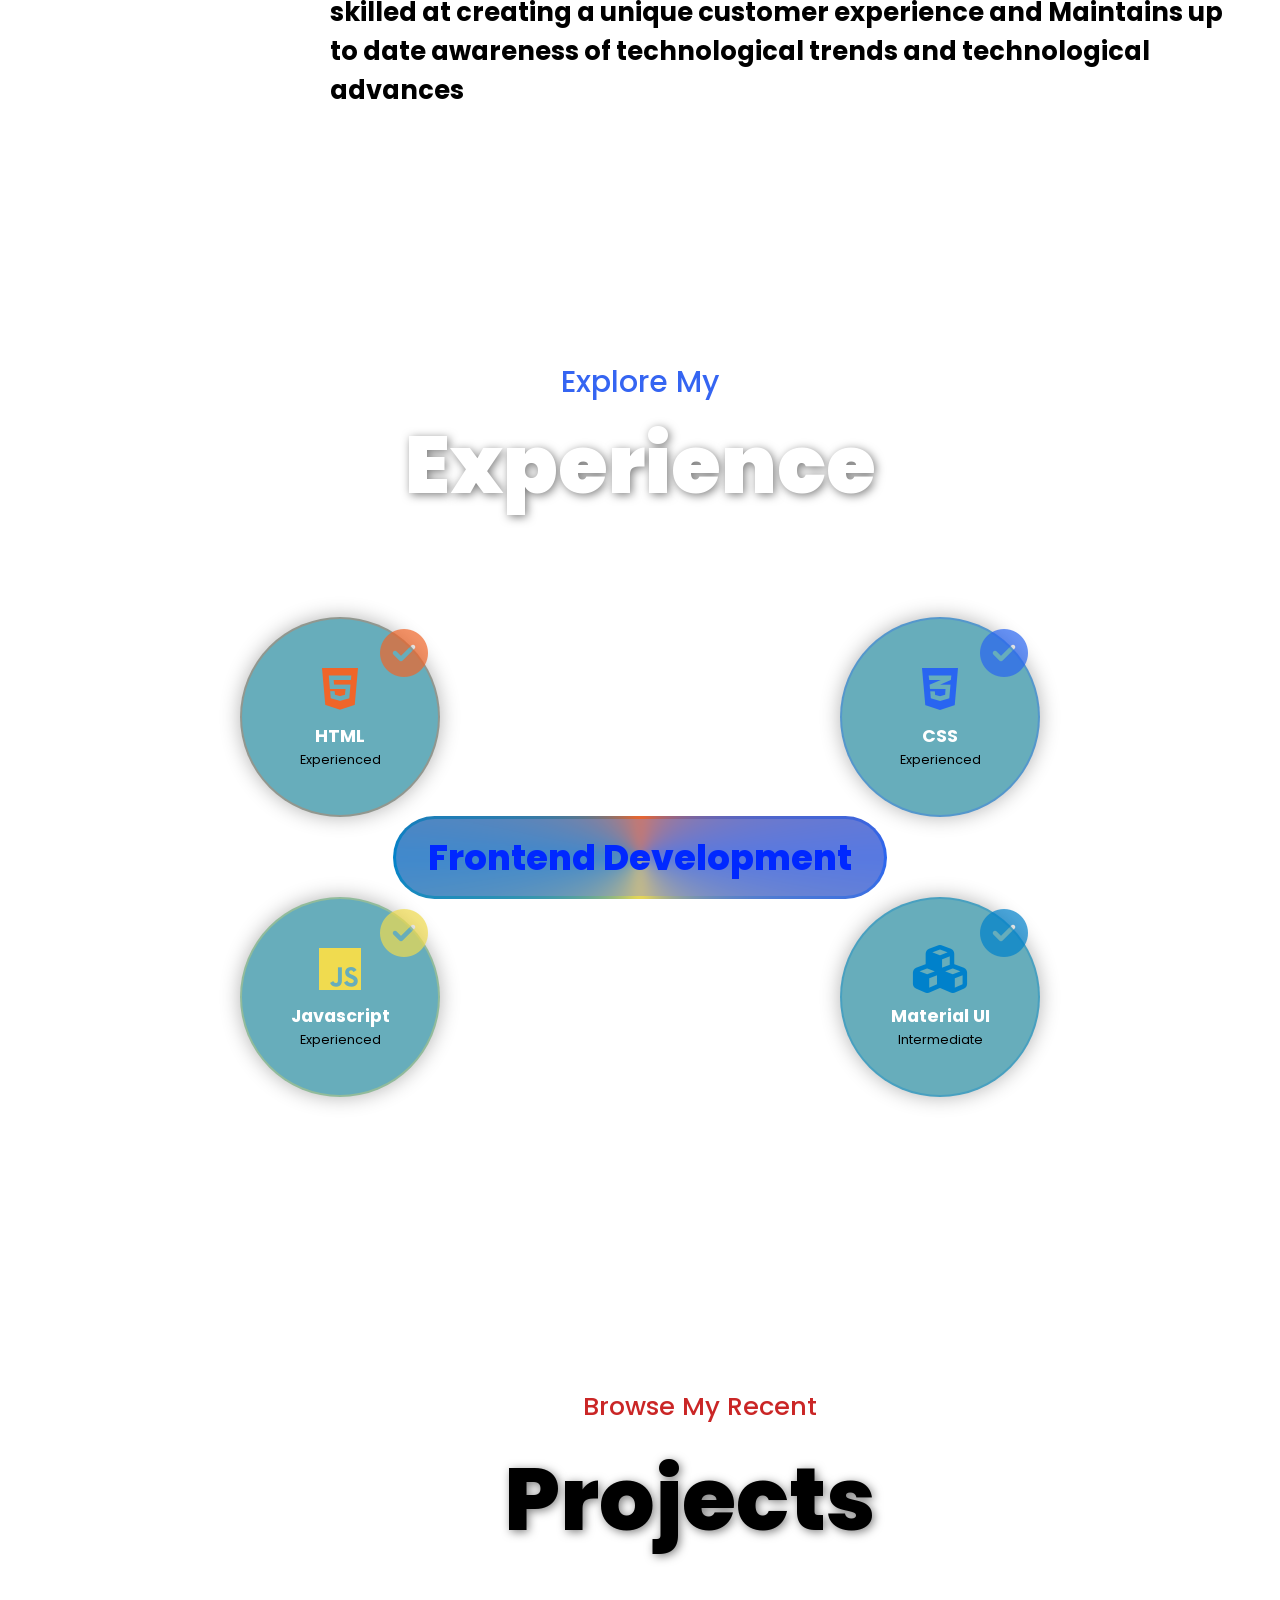
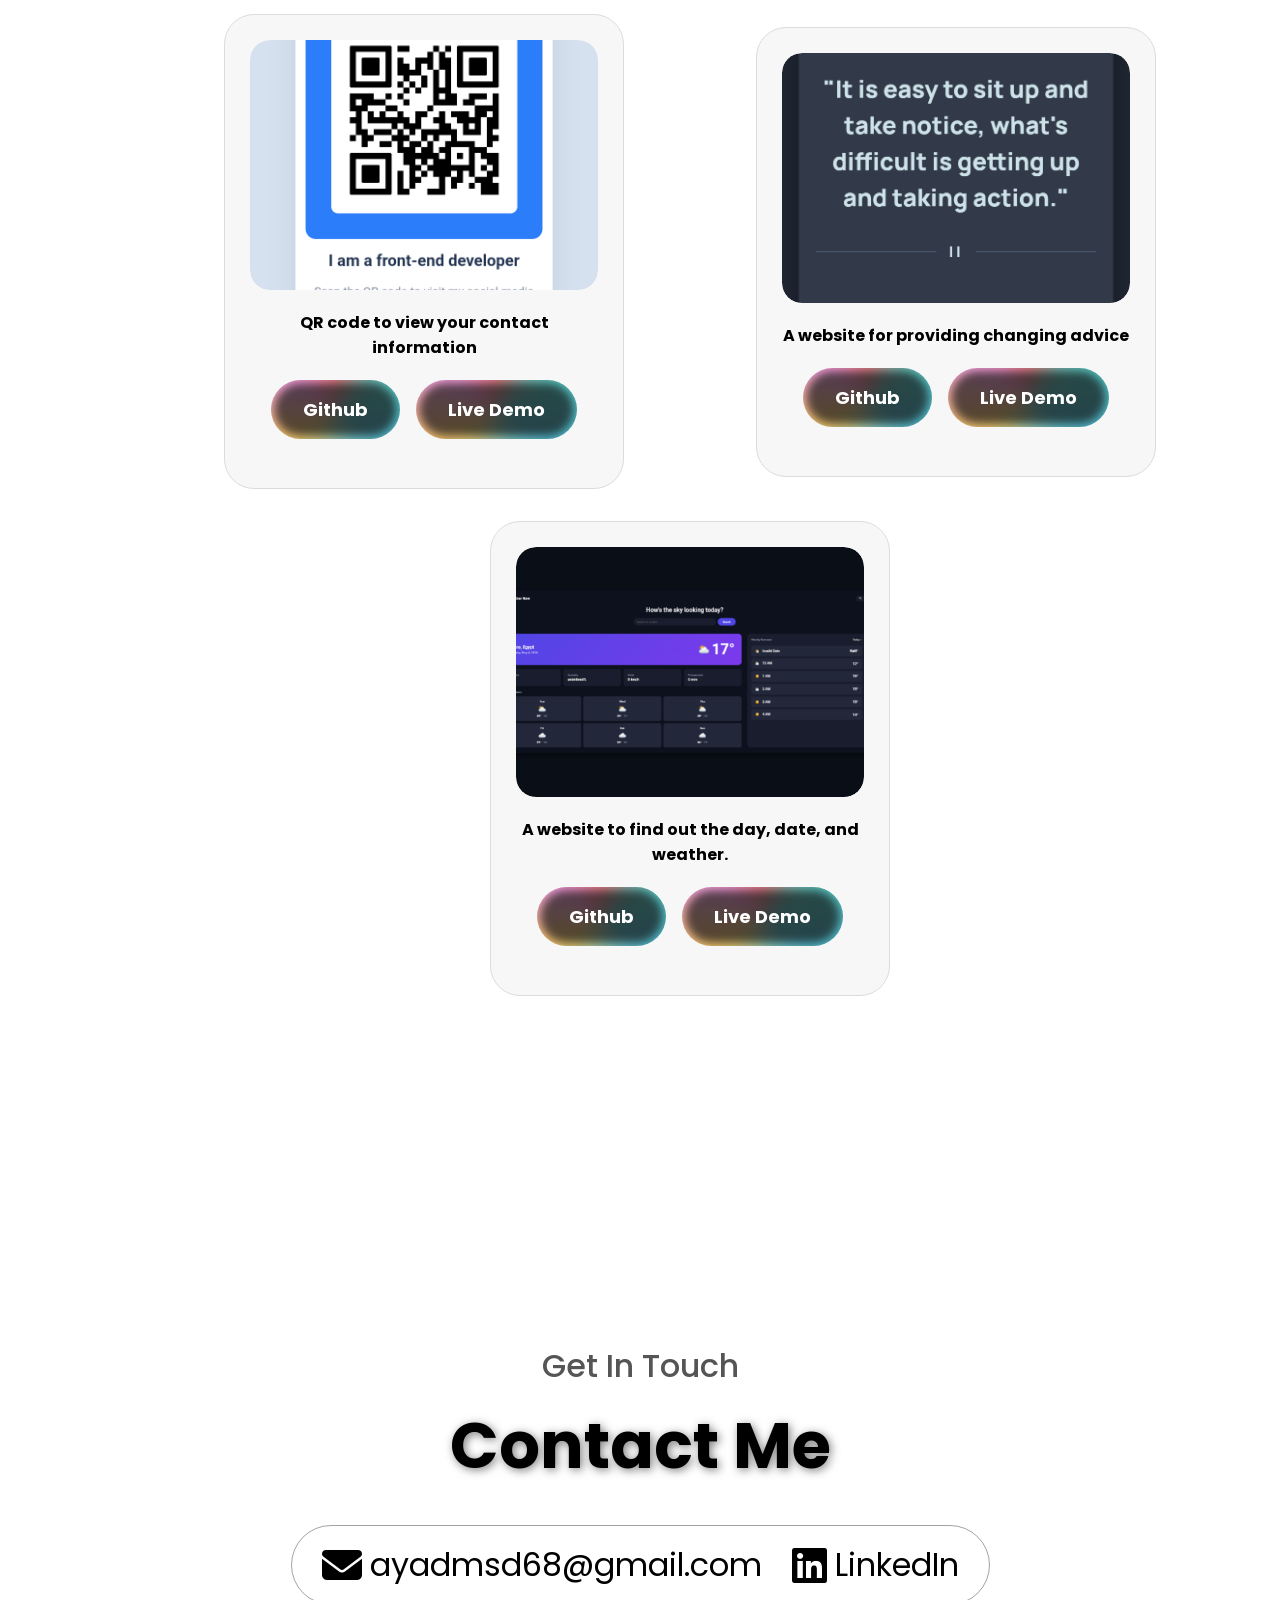
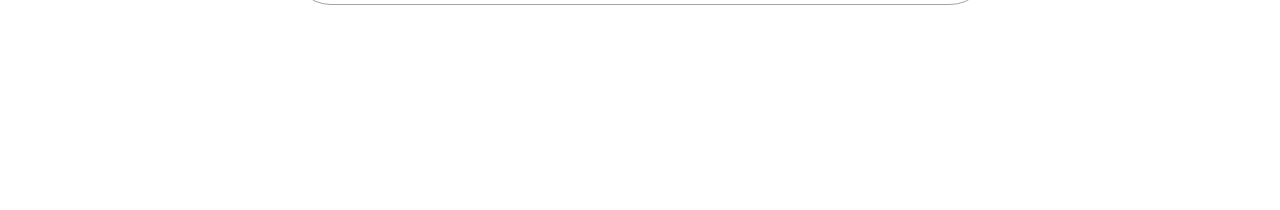
==== commit 495baa21: "Add files via upload" ====
--- a/index.html
+++ b/index.html
@@ -146,34 +146,34 @@
         <div class="projects-container">
             <div class="project-card">
                 <div class="project-img-container">
-                    <img src="1.jpg" alt="Appie App">
-                </div>
-                <h2 class="project-title">project1</h2>
+                    <img src="Screenshot_20260503-180616_Chrome.png" alt="Appie App">
+                </div>
+                <h2 class="project-title">QR code to view your contact information</h2>
                 <div class="btn-container">
-                    <button class="gradient-button" onclick="location.href='#'">Github</button>
-                    <button class="gradient-button" onclick="location.href='#'">Live Demo</button>
+                    <button class="gradient-button" onclick="location.href='https://github.com/eyad2022/QR-Code'">Github</button>
+                    <button class="gradient-button" onclick="location.href='https://eyad2022.github.io/QR-Code/'">Live Demo</button>
                 </div>
             </div>
 
             <div class="project-card">
                 <div class="project-img-container">
-                    <img src="2.jpg" alt="Omnifood">
-                </div>
-                <h2 class="project-title">project2</h2>
+                    <img src="Screenshot_20260503-232933_Spck Editor.png" alt="Omnifood">
+                </div>
+                <h2 class="project-title">A website for providing changing advice</h2>
                 <div class="btn-container">
-                    <button class="gradient-button" onclick="location.href='#'">Github</button>
-                    <button class="gradient-button" onclick="location.href='#'">Live Demo</button>
+                    <button class="gradient-button" onclick="location.href='https://github.com/eyad2022/piece-of-advice'">Github</button>
+                    <button class="gradient-button" onclick="location.href='https://eyad2022.github.io/piece-of-advice/'">Live Demo</button>
                 </div>
             </div>
 
             <div class="project-card">
                 <div class="project-img-container">
-                    <img src="3.jpg" alt="Project Three">
-                </div>
-                <h2 class="project-title">project3</h2>
+                    <img src="Screenshot_20260504-002404_Spck Editor.png" alt="Project Three">
+                </div>
+                <h2 class="project-title">A website to find out the day, date, and weather.</h2>
                 <div class="btn-container">
-                    <button class="gradient-button" onclick="location.href='#'">Github</button>
-                    <button class="gradient-button" onclick="location.href='#'">Live Demo</button>
+                    <button class="gradient-button" onclick="location.href='https://github.com/eyad2022/weather'">Github</button>
+                    <button class="gradient-button" onclick="location.href='https://eyad2022.github.io/weather/'">Live Demo</button>
                 </div>
             </div>
         </div>
--- a/style.css
+++ b/style.css
@@ -587,7 +587,7 @@
 }
 
 .project-title {
-    font-size: 1.8rem;
+    font-size: 1rem;
     font-weight: 700;
     color: #000;
     margin-bottom: 20px;
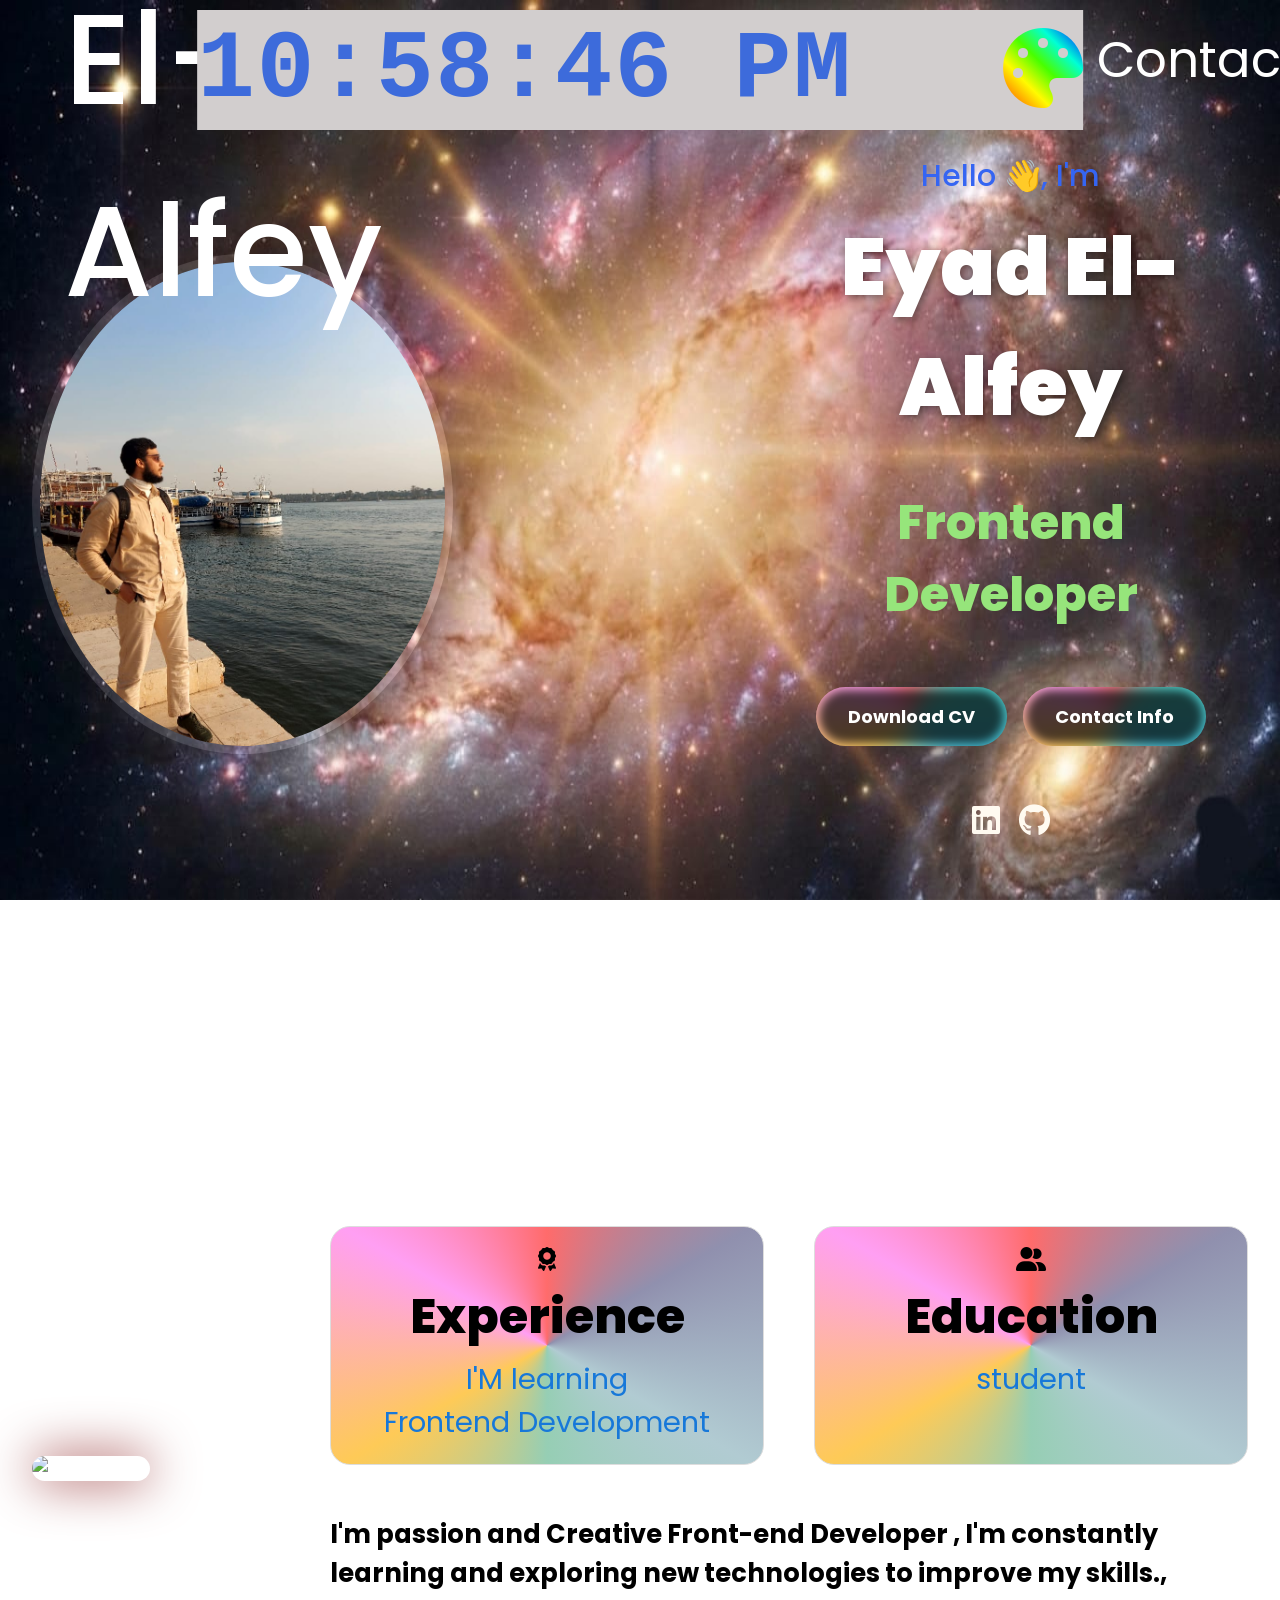
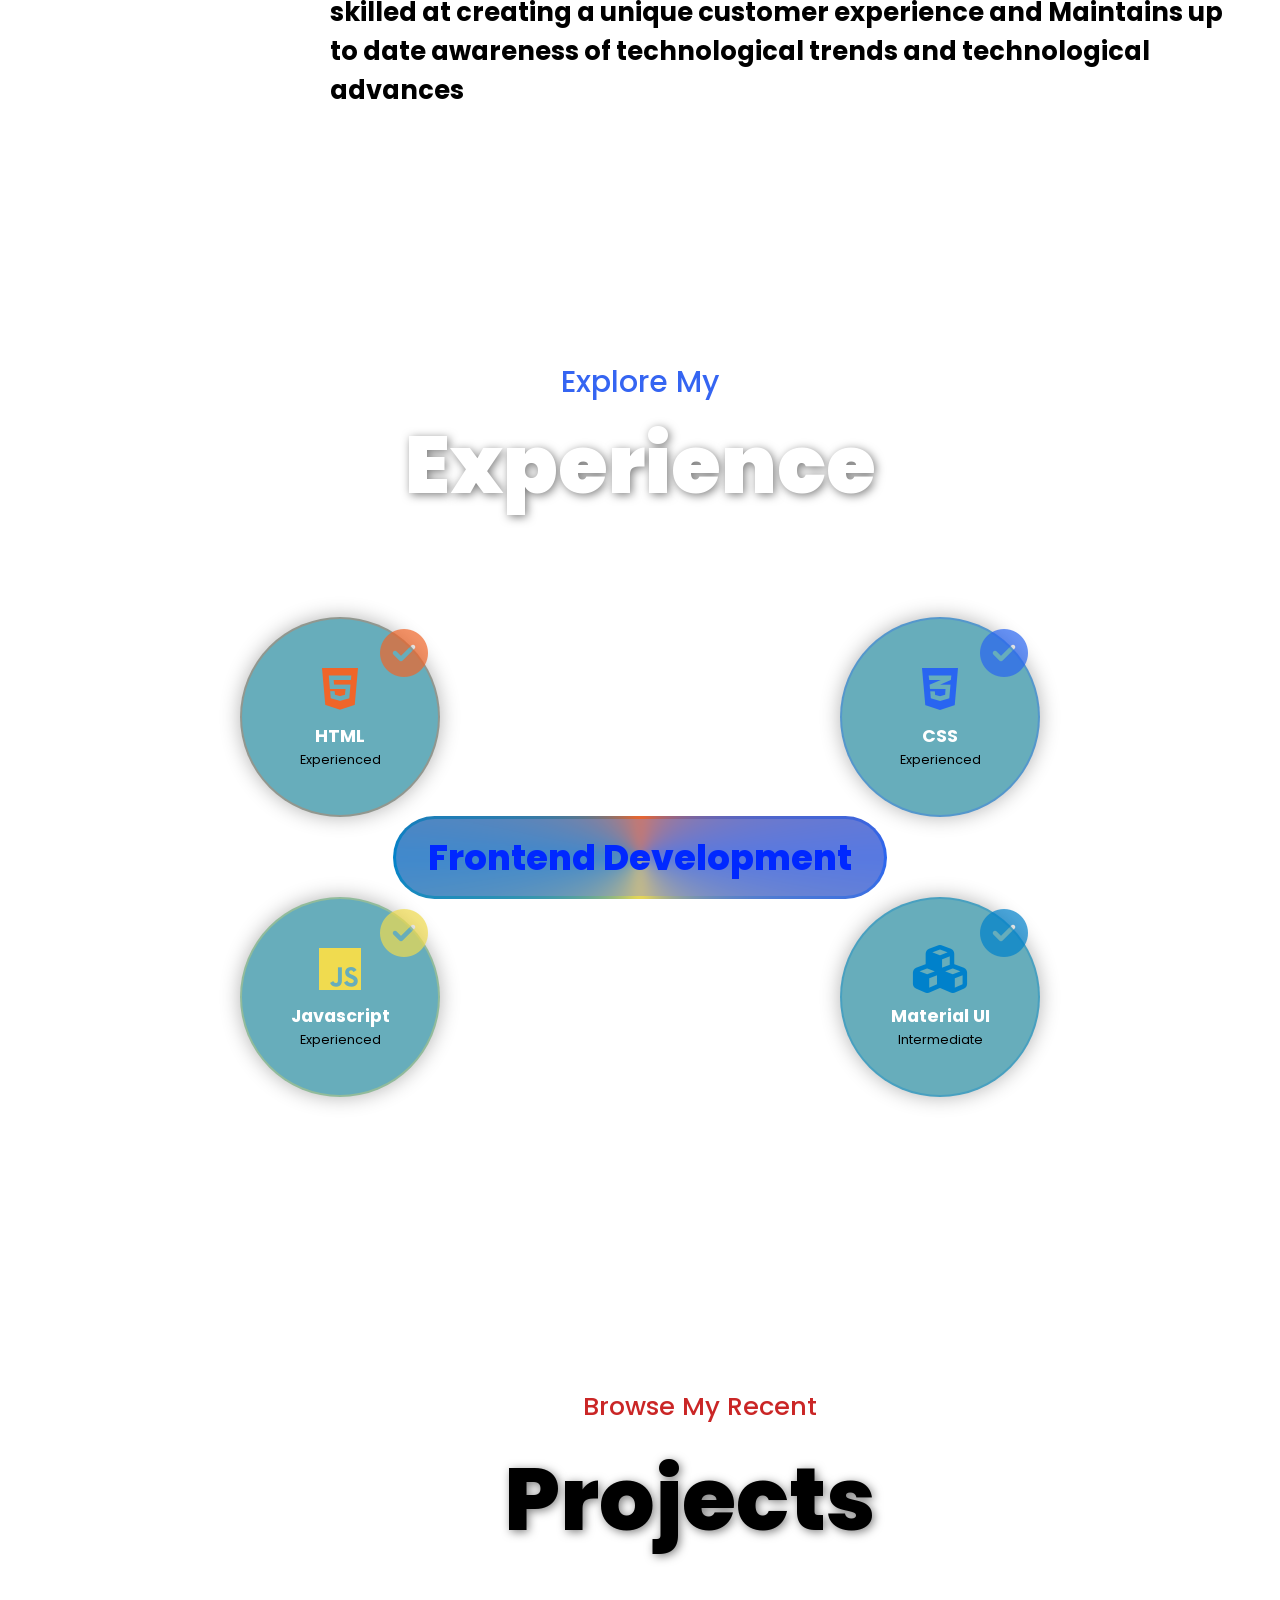
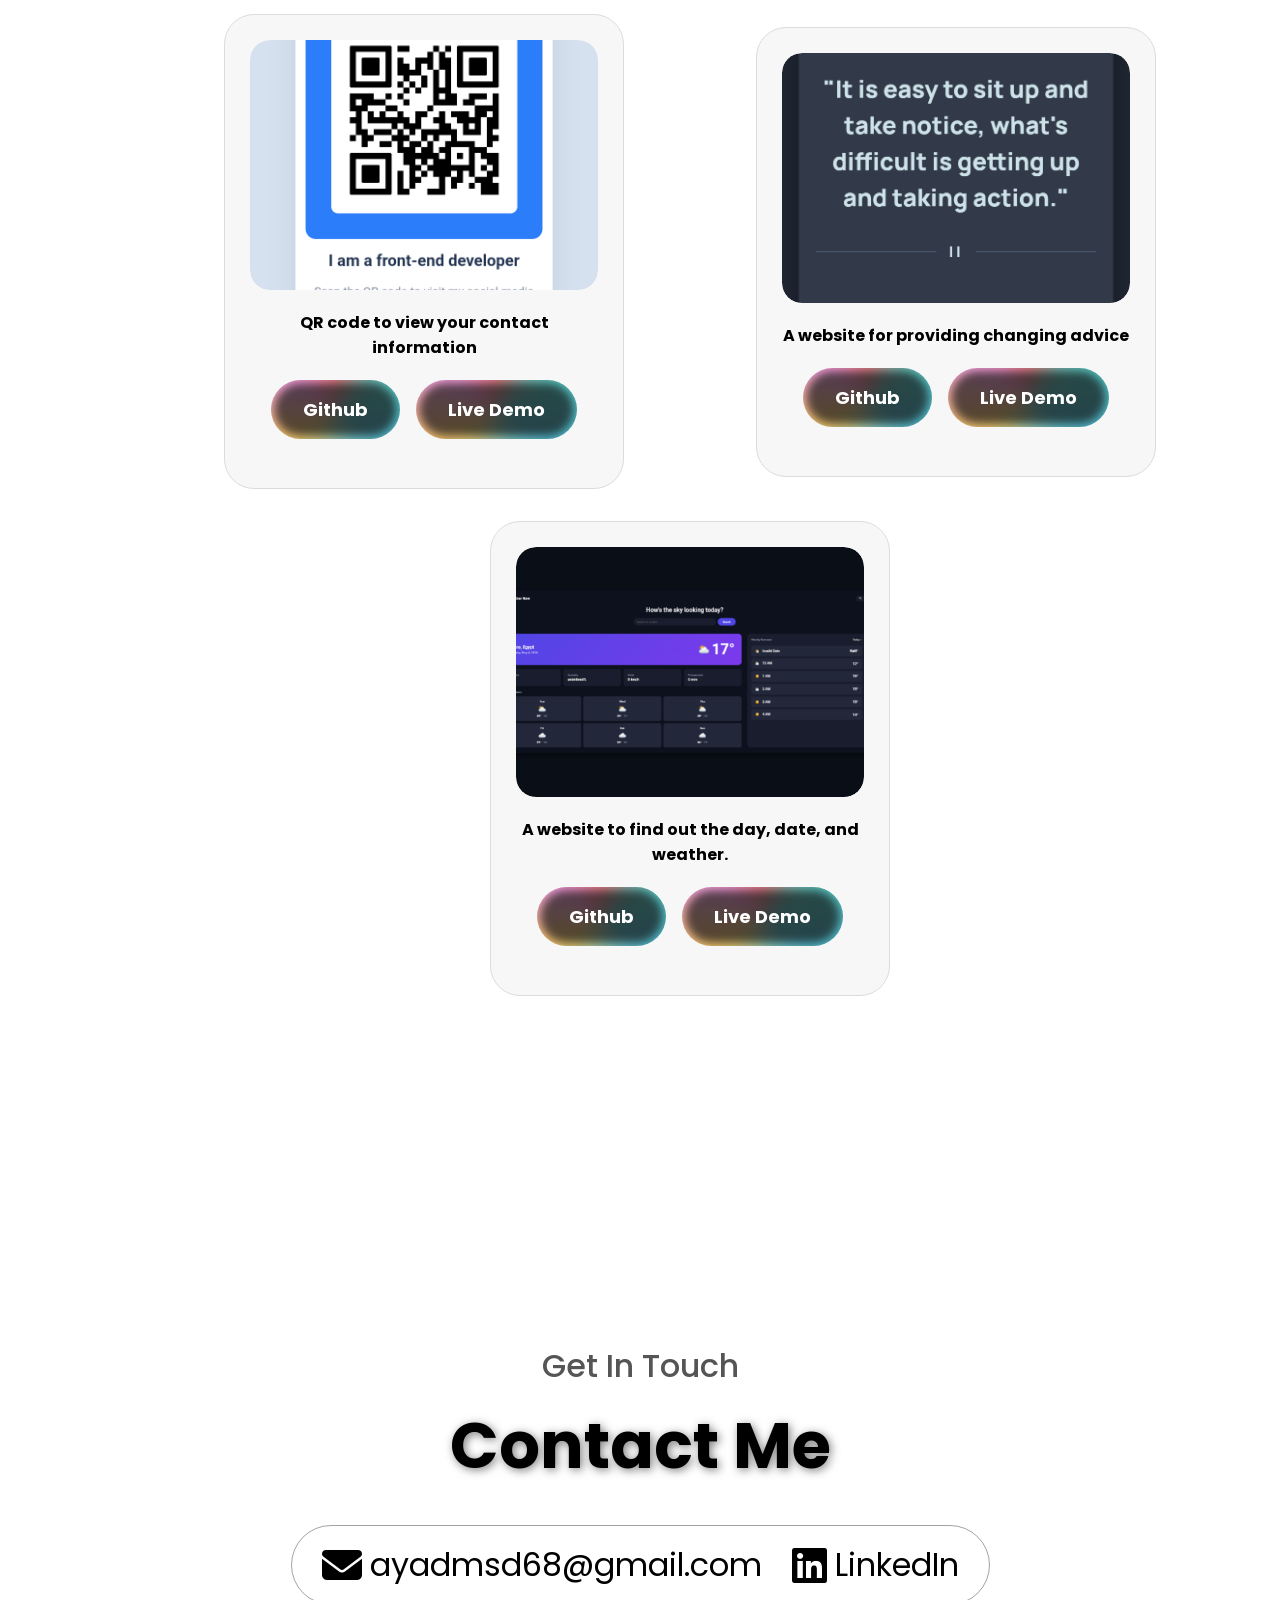
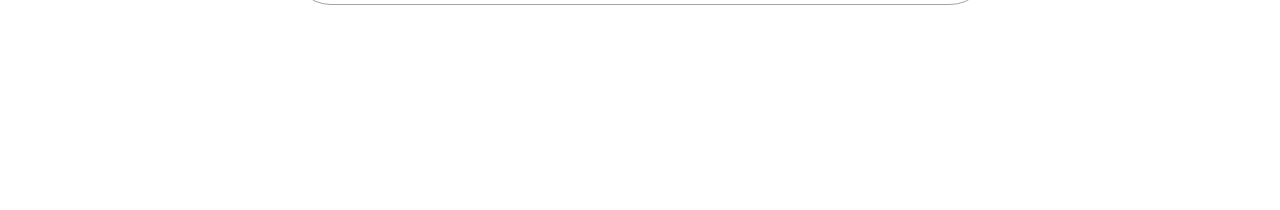
==== commit 9063162e: "Update index.html" ====
--- a/index.html
+++ b/index.html
@@ -51,7 +51,7 @@
                 <button class="gradient-button" onclick="window.open('./assets/resume.pdf')">
                     Download CV
                 </button>
-                <button class="gradient-button" onclick="location.href='./#contact'">
+                <button class="gradient-button" onclick="location.href='https://eyad20.carrd.co'">
                     Contact Info
                 </button>
             </div>
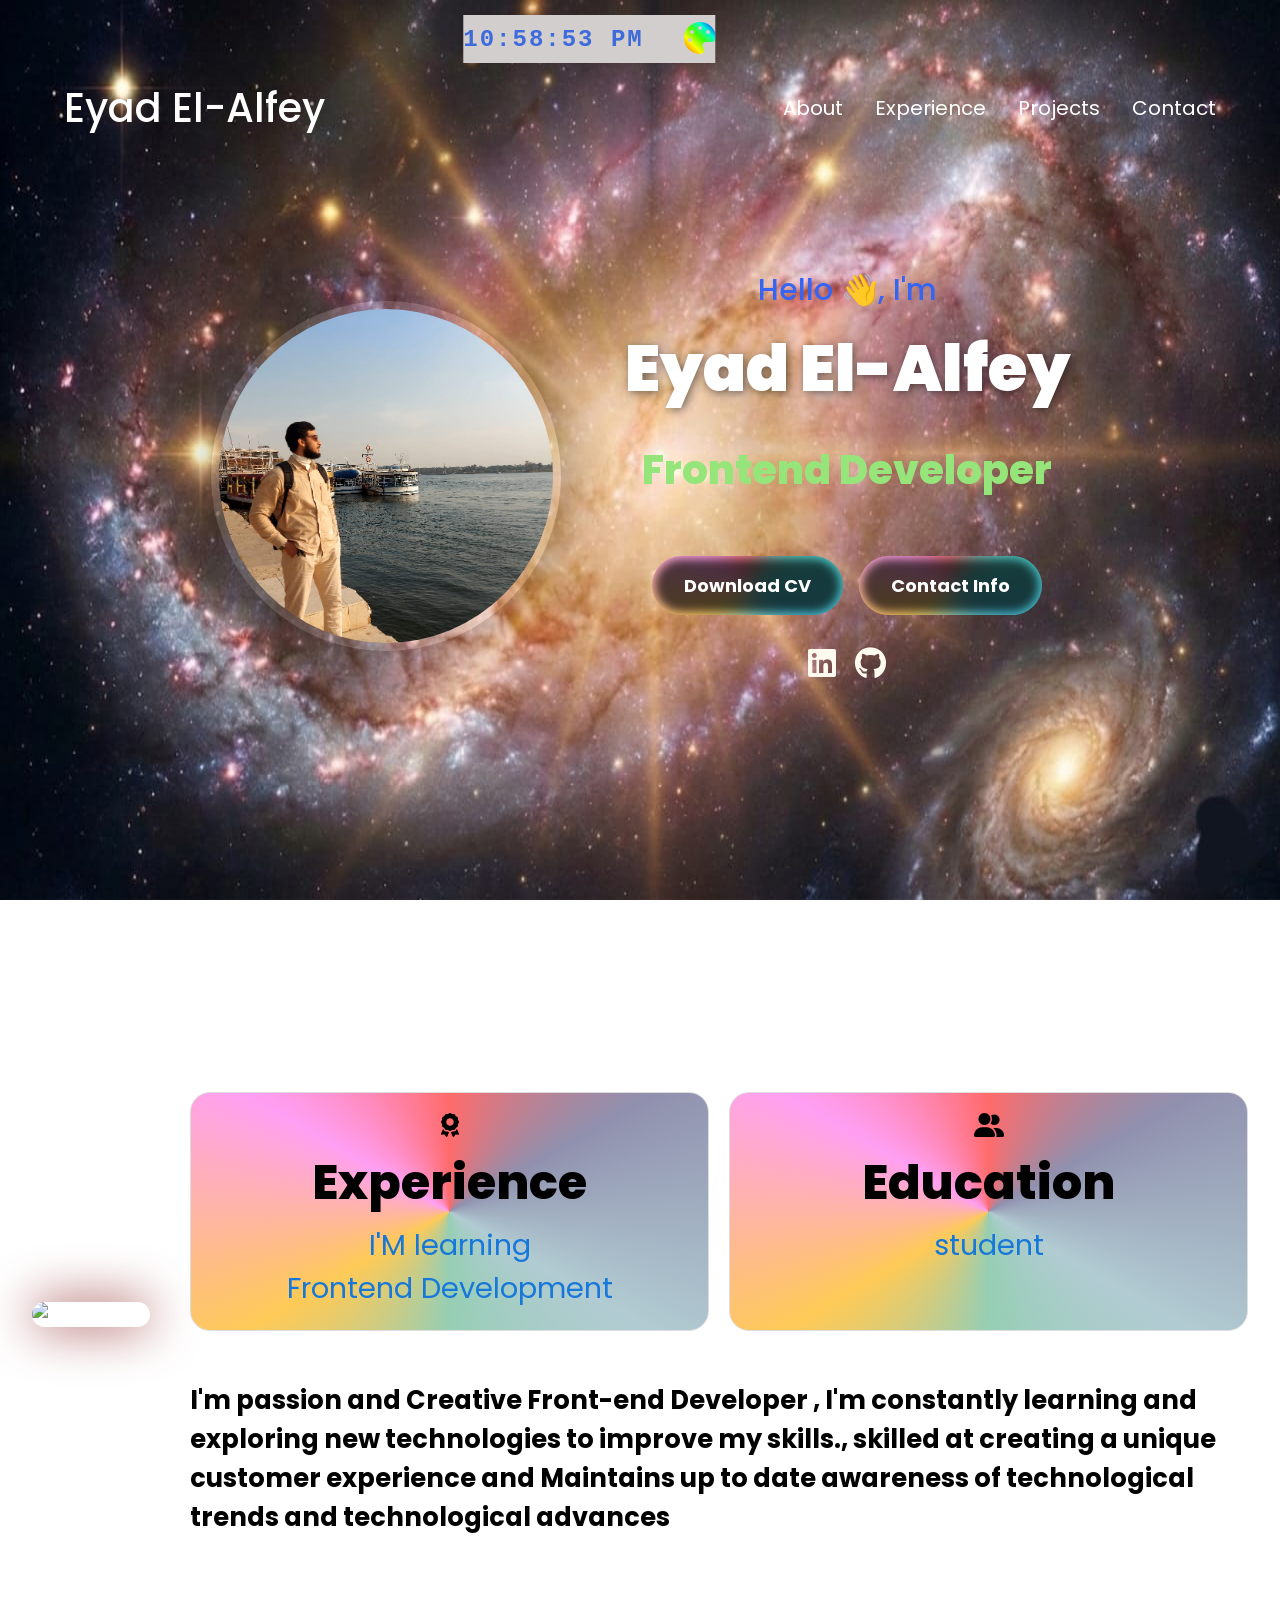
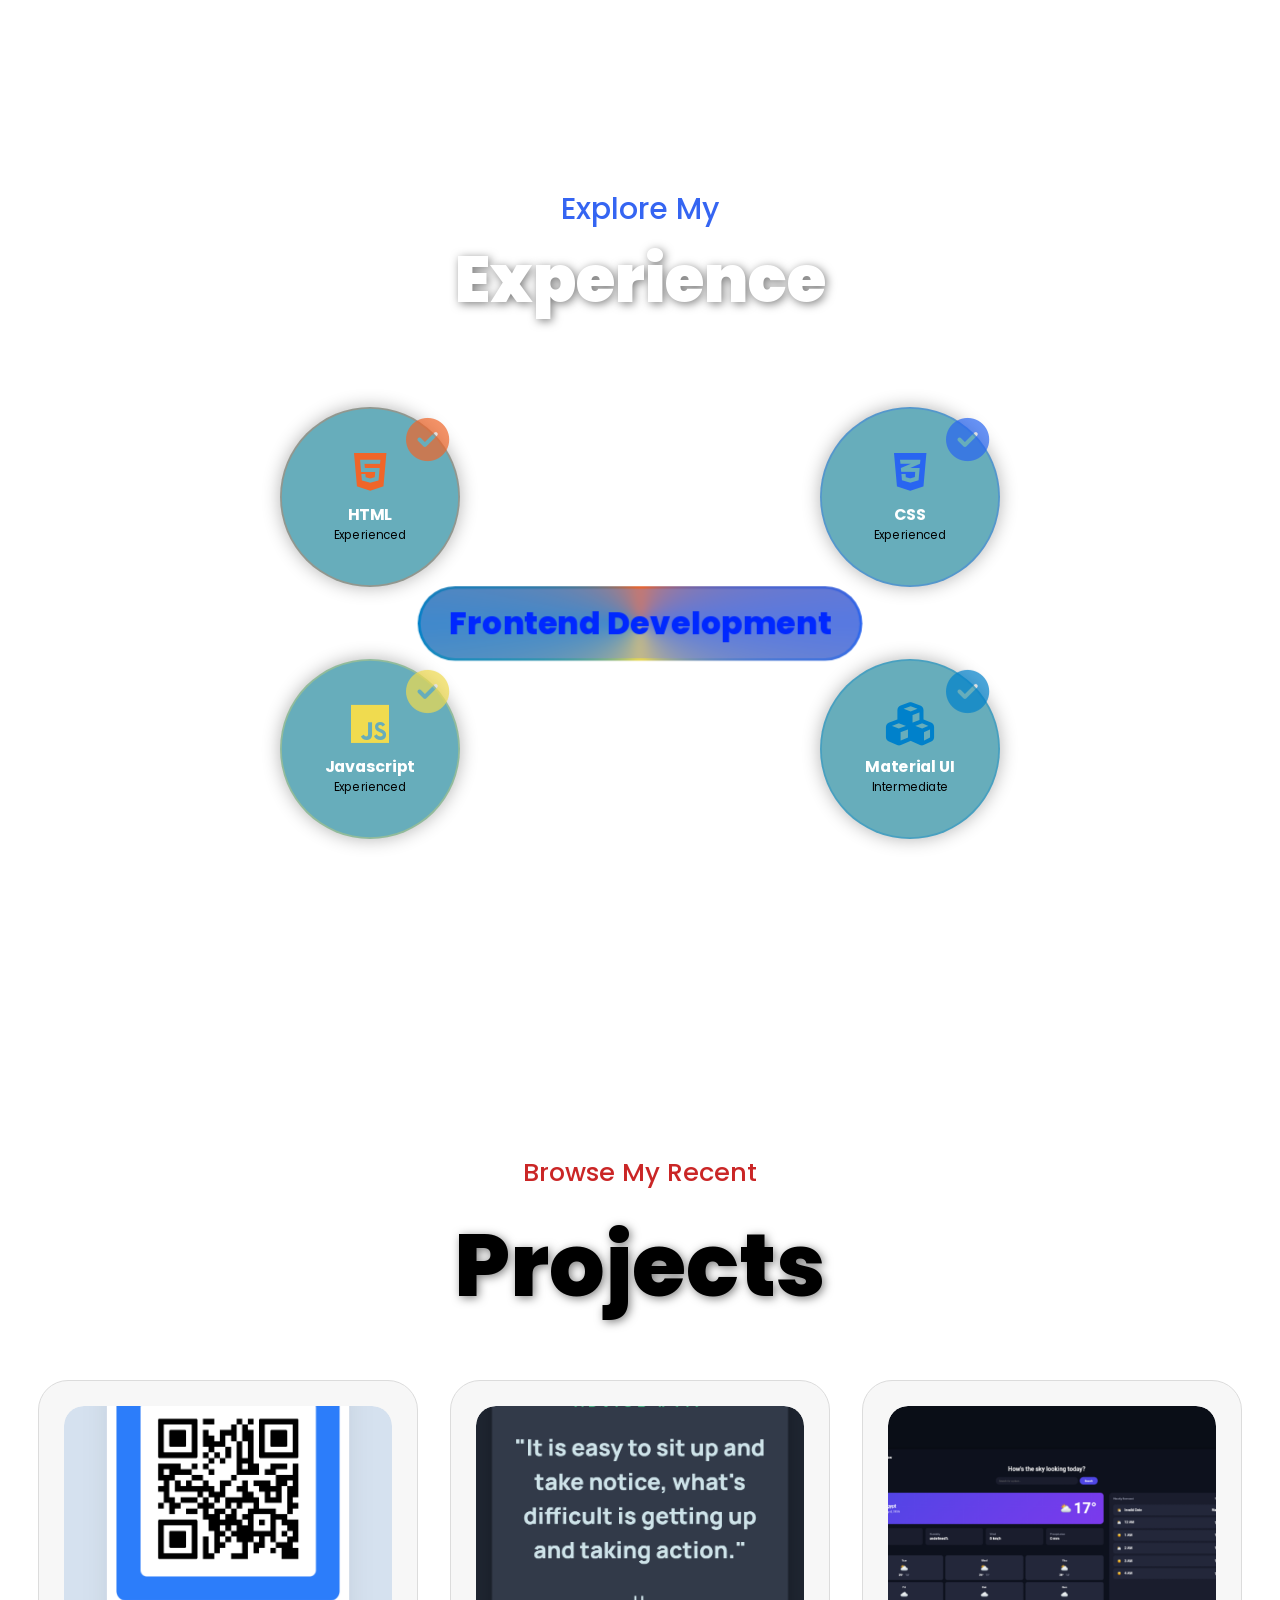
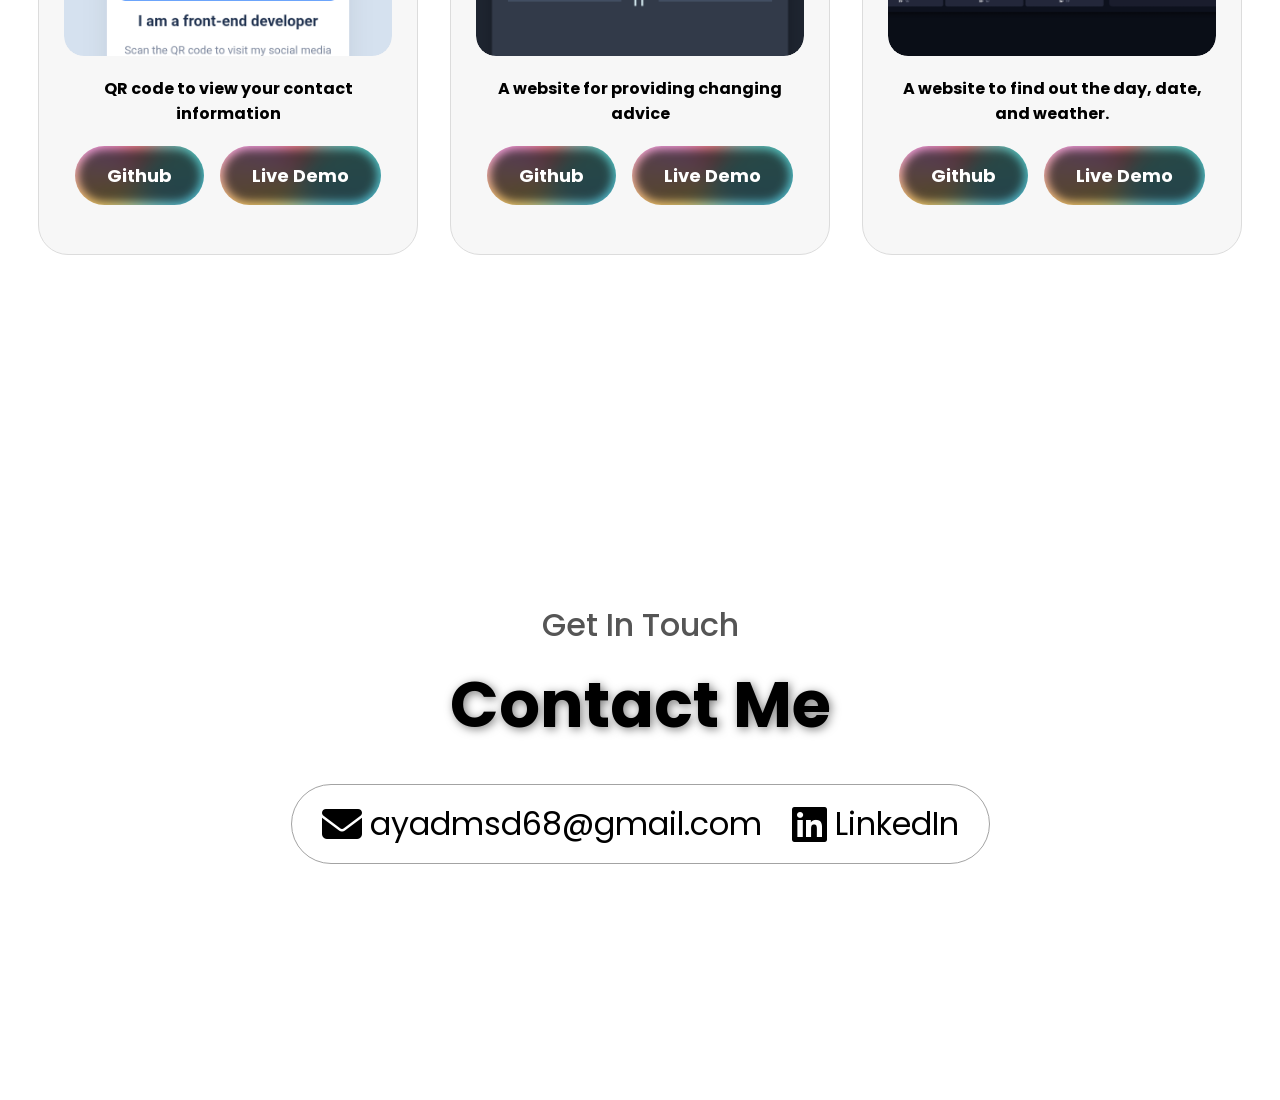
==== commit e56649c7: "Add files via upload" ====
--- a/index.html
+++ b/index.html
@@ -3,6 +3,10 @@
 <head>
     <meta charset="UTF-8">
     <meta name="viewport" content="width=device-width, initial-scale=1.0">
+    <meta http-equiv="Cache-Control" content="no-cache, no-store, must-revalidate">
+<meta http-equiv="Pragma" content="no-cache">
+<meta name="Expires" content="0">
+
     <title>EYAD EL-ALFEY - Portfolio</title>
     <link href="https://fonts.googleapis.com/css2?family=Poppins:wght@300;400;500;600;700&display=swap" rel="stylesheet">
     <link rel="stylesheet" href="https://cdnjs.cloudflare.com/ajax/libs/font-awesome/6.4.0/css/all.min.css">
@@ -51,7 +55,7 @@
                 <button class="gradient-button" onclick="window.open('./assets/resume.pdf')">
                     Download CV
                 </button>
-                <button class="gradient-button" onclick="location.href='https://eyad20.carrd.co'">
+                <button class="gradient-button" onclick="location.href='./#contact'">
                     Contact Info
                 </button>
             </div>
@@ -207,6 +211,7 @@
         <p class="copyright">Copyright &#169; 2026 I became a front-end web developer.</p>
     </footer>
 
-    <script src="script.js"></script>
+    <script src="script.js?v=1.1"></script> 
+    <script src="script.js?v=1.2"></script>
 </body>
 </html>
--- a/style.css
+++ b/style.css
@@ -22,13 +22,13 @@
     display: flex;
     justify-content: space-between;
     align-items: center;
-    padding: 45px 5% 15px 5%;
+    padding: 100px 5% 15px 5%;
     position: relative;
     height: 10vh;
 }
 
 .logo {
-    font-size: 8rem;
+    font-size: 3rem;
     font-weight: 500;
 }
 
@@ -43,10 +43,10 @@
     position: absolute;
     top: 10px;
     left: 50%;
-    transform: translateX(-50%);
-    display: flex;
-    align-items: center;
-    gap: 150px; /* زيادة المسافة بقوة هنا لتباعد العنصرين */
+    transform: translateX(-60%);
+    display: flex;
+    align-items: center;
+    gap: 40px; /* زيادة المسافة بقوة هنا لتباعد العنصرين */
     z-index: 1000;
     width: max-content;
     background: #D2CECE;
@@ -69,7 +69,7 @@
 /* جعل الأيقونة بألوان الطيف لتدل على الألوان */
 .theme-icon {
     cursor: pointer;
-    font-size: 5rem;
+    font-size: 2rem;
     transition: transform 0.3s ease, filter 0.3s ease;
     background: linear-gradient(45deg, #ff0000, #ff7300, #fffb00, #48ff00, #00ffd5, #002bff, #7a00ff, #ff00c8, #ff0000);
     -webkit-background-clip: text;
@@ -105,7 +105,7 @@
 a {
     color: #FFFFFF;
     text-decoration: none;
-    font-size: 50px;
+    font-size: 25px;
 }
 
 a:hover {
@@ -118,7 +118,7 @@
     background: transparent;
     color: #3D6BDB;
     font-family: 'Courier New', Courier, monospace;
-    font-size: 6rem;
+    font-size: 2rem;
     font-weight: bold;
     letter-spacing: 2px;
     direction: ltr;
@@ -168,14 +168,14 @@
 }
 
 .title {
-    font-size: 5rem;
+    font-size: 3rem;
     font-weight: 900;
     margin-bottom: 2rem;
     text-shadow: 2px 2px 10px rgba(0, 0, 0, 0.5); 
 }
 
 .section__text__p2 {
-    font-size: 3rem;
+    font-size: 2rem;
     font-weight: 800;
     color: #96E57B;
     margin-bottom: 3rem;
@@ -485,6 +485,8 @@
     }
 }
 
+
+
 .experience-title-floating {
     color: rgba(0, 40, 255, 1);
     font-size: 2.2rem;
@@ -523,7 +525,7 @@
 
 .projects-section {
     text-align: center;
-    margin: 5rem auto;
+    margin: 2rem auto;
     padding: 0 2rem;
     margin-top: 230px;
     scroll-margin-top: 80px;
@@ -536,7 +538,7 @@
     margin: 0 auto 0.5rem auto;
     font-size: 1.6rem;
     color: #CA2626;
-    margin-left: 60px;
+    /* margin-left: 60px; */
 }
 
 .projects-section .title {
@@ -544,26 +546,26 @@
     font-weight: 800;
     margin-bottom: 3rem;
     color: #000;
-    margin-left: 100px;
+    /* margin-left: 5%; */
 }
 
 .projects-container {
     display: flex;
     justify-content: center;
     align-items: center;
-    gap: 2rem;
+    gap: 3rem;
     flex-wrap: wrap;
     max-width: 1700px;
     margin: 0 auto;
 }
 
 .project-card {
-    margin-left: 100px;
+    /* margin-left: 100px; */
     background: #ACACAC1A;
     border: 1px solid #dcdcdc;
     border-radius: 30px;
     padding: 25px;
-    width: 400px;
+    width: 380px;
     text-align: center;
     transition: transform 0.3s ease;
 }
@@ -666,7 +668,154 @@
     margin-top: -200px;
 }
 
-@media screen and (max-width: 700px) {
+
+/* =========================================================================
+   إعدادات الشاشات المتوسطة و "وضع سطح المكتب" في الهواتف (من 701 إلى 1200 بكسل)
+   هذا الكود لن يؤثر على شاشات الكمبيوتر الكبيرة ولا على وضع الهاتف العادي
+   ========================================================================= */
+@media screen and (max-width: 1200px) {
+    /* تصغير الساعة وزر الألوان واللوجو لتناسب العرض */
+    .logo { font-size: 3.5rem; }
+    .digital-clock { font-size: 3rem; }
+    .top-center-container { gap: 50px; }
+    .theme-icon { font-size: 3rem; }
+
+    /* قسم البروفايل: تصغير المسافات والسماح للعناصر بالنزول إذا ضاقت الشاشة */
+    #profile {
+        gap: 3rem;
+        padding: 8rem 2rem 4rem 2rem;
+        flex-wrap: wrap; /* هذا السطر يمنع التداخل */
+        text-align: center;
+    }
+    
+    .section__pic-container {
+        width: 300px;
+        height: 300px;
+        margin: 0 auto;
+    }
+
+    .title { font-size: 3.5rem; }
+    .section__text__p2 { font-size: 2rem; margin-bottom: 2rem; }
+
+    /* قسم من أنا: تصغير المسافات */
+    .about-section {
+        gap: 50px;
+        flex-wrap: wrap;
+        justify-content: center;
+    }
+    
+    .about-image img {
+        width: 350px;
+        height: 350px;
+    }
+
+    /* قسم المشاريع: إزالة المسافات الجانبية الخاطئة وضبط العرض */
+    .projects-container {
+        gap: 2rem;
+        justify-content: center;
+    }
+    
+    .project-card {
+        margin-left: 0; /* إزالة الـ margin الذي يزيح البطاقات خارج الشاشة */
+        width: 350px;
+    }
+
+    .projects-section .title, .projects-section .section__text__p1 {
+        margin-left: 0;
+        text-align: center;
+    }
+    
+    /* ضبط كروت الخبرات */
+    .cards-container {
+        gap: 20px;
+    }
+} 
+
+
+/* =========================================================================
+   1. التابلت في الوضع الأفقي (Landscape) - للتابلت العريض مثل سامسونج A7
+   (العرض البرمجي من 1025px إلى 1366px)
+   ========================================================================= */
+@media screen and (min-width: 1024px) and (max-width: 1340px) and (orientation: landscape) {
+    
+     nav {
+        padding: 35px 5% 10px 5%;
+        background: transparent;
+        backdrop-filter: none;
+        margin-top: 50px ;
+    }
+    
+    
+    a {
+    color: #FFFFFF;
+    text-decoration: none;
+    font-size: 20px;
+}
+
+
+.top-center-container {
+    position: absolute;
+    top: 10px;
+    left: 50%;
+    transform: translateX(-70%);
+    display: flex;
+    align-items: center;
+    gap: 150px; /* زيادة المسافة بقوة هنا لتباعد العنصرين */
+    z-index: 1000;
+    width: max-content;
+    background: #D2CECE;
+}
+    
+    
+    .logo { font-size: 2.5rem; }
+    .top-center-container { gap: 40px; top: 15px; }
+    .digital-clock {
+        font-size: 1.5rem;
+        /* margin-left: -100px; */
+        
+    }
+    .theme-icon { 
+        font-size: 2rem; 
+        /* margin-left: -100px; */
+    }
+
+    #profile {
+        flex-direction: row;
+        gap: 4rem;
+        padding: 8rem 2rem 2rem 2rem;
+        justify-content: center;
+        flex-wrap: wrap;
+    }
+    .section__pic-container { width: 350px; height: 350px; }
+    .title { font-size: 4rem; margin-bottom: 1rem; }
+    .section__text__p2 { font-size: 2.5rem; }
+
+    .about-section {
+        flex-wrap: nowrap; /* إبقاء الصورة بجانب الكروت لأن العرض يسمح */
+        gap: 40px;
+        justify-content: center;
+        margin-top: 100px;
+    }
+    .about-image img { width: 380px; height: 380px; }
+    .cards-container { gap: 20px; }
+
+    .projects-container { justify-content: center; gap: 2rem; }
+    .project-card { margin-left: 0; width: 380px; }
+    .projects-section .title, .projects-section .section__text__p1 { margin-left: 0; text-align: center; }
+    
+    .skills-orbit-container { transform: scale(0.9); margin-top: -20px; }
+}
+
+/* =========================================================================
+   2. التابلت في الوضع الرأسي (Portrait) - يشمل سامسونج A7 والآيباد
+   (العرض البرمجي من 701px إلى 1024px)
+   ========================================================================= */
+/* =========================================================================
+   التابلت والشاشات المتوسطة (من 701px إلى 1024px)
+   يستهدف الوضع الرأسي للتابلت (مثل سامسونج A7 والآيباد) بشكل دقيق ومضمون
+   ========================================================================= */
+@media screen and (min-width: 701px) and (max-width: 1024px) {
+    /* 1. ضبط الناف بار ليتسع بشكل مريح بدون تداخل */
     nav {
         padding: 35px 5% 10px 5%;
         background: transparent;
@@ -675,7 +824,7 @@
     }
     
     .logo {
-        font-size: 1.5rem; 
+        font-size: 2.5rem; 
         white-space: nowrap; 
         max-width: 75%; 
     }
@@ -695,7 +844,7 @@
 
     .menu-icon {
         display: block; 
-        font-size: 2.2rem;
+        font-size: 3rem;
         color: #e06666;
         z-index: 101;
         cursor: pointer;
@@ -734,6 +883,156 @@
     }
 
     #nav-links li a {
+        font-size: 1.5rem;
+        font-weight: 600;
+        text-decoration: none;
+    }
+
+    /* 2. قسم البروفايل: ترتيب طولي (صورة ثم نص) لمنع أي انضغاط في الشاشة الرأسية */
+    #profile {
+        flex-direction: column;
+        text-align: center;
+        gap: 2.5rem;
+        padding: 8rem 2rem 2rem 2rem;
+    }
+    .section__pic-container { width: 320px; height: 320px; margin: 0 auto; }
+    .title { font-size: 3.8rem; margin-bottom: 1rem; }
+    .section__text__p2 { font-size: 2.2rem; margin-bottom: 2rem; }
+
+    /* 3. قسم "من أنا": ترتيب طولي احترافي */
+    .about-section {
+        flex-direction: column;
+        gap: 40px;
+        margin-top: 80px;
+    }
+    .about-image img { width: 380px; height: 380px; margin: 0 auto; }
+    .about-content { width: 100%; align-items: center; text-align: center; }
+    .bio-text { text-align: center; }
+    .cards-container { justify-content: center; gap: 20px; flex-wrap: wrap; }
+
+    /* 4. قسم المشاريع: عرض الكروت تحت بعضها بحجم مناسب للتابلت */
+    .projects-container { flex-direction: column; align-items: center; gap: 2.5rem; }
+    .project-card { margin-left: 0; width: 90%; max-width: 420px; }
+    .projects-section .title, .projects-section .section__text__p1 { margin-left: 0; text-align: center; }
+
+    /* 5. تصغير قوي وآمن لمدار المهارات لكي لا يخرج عن الشاشة */
+    .skills-orbit-container { transform: scale(0.70); margin-top: -40px; }
+    .floating-skill { width: 160px; height: 160px; }
+    .floating-skill i { font-size: 2.5rem; }
+    
+      .contact-section .section__text__p1 { text-align: center; font-size: 1.8rem; }
+    .contact-section .title{ text-align: center; font-size: 3rem; }
+
+     
+    .contact-info-upper-container {
+        padding: 12px 15px;
+        gap: 15px;
+        width: 80%;
+        max-width: 700px;
+        justify-content: space-around;
+    }
+
+    .contact-info-container a { font-size: 1.5rem; }
+    .contact-info-container i { font-size: 1.5rem; }
+    
+    footer {
+        padding: 2rem 0;
+        gap: 1rem;
+    }
+
+    footer .nav-links {
+        position: static; 
+        opacity: 1;
+        visibility: visible;
+        display: flex;
+        flex-direction: row; /* جعل الروابط بجانب بعضها */
+        gap: 15px;
+        background: transparent !important;
+        border: none !important;
+        box-shadow: none !important;
+        padding: 0;
+        width: auto;
+    }
+
+    footer .nav-links li a {
+        font-size: 2rem !important; 
+    }
+
+    .copyright{ 
+        font-size: .8rem; 
+        text-align: center; 
+        margin-top: 0 !important; /* إزالة الرفع الخاطئ للنص */
+    }
+}
+
+@media screen and (max-width: 700px) {
+    nav {
+        padding: 35px 5% 10px 5%;
+        background: transparent;
+        backdrop-filter: none;
+        margin-top: 40px ;
+    }
+    
+    .logo {
+        font-size: 1.5rem; 
+        white-space: nowrap; 
+        max-width: 75%; 
+    }
+
+    .top-center-container {
+        top: 8px;
+        gap: 25px;
+    }
+    
+    .digital-clock {
+        font-size: 1.2rem;
+    }
+
+    .theme-icon {
+        font-size: 1.5rem;
+    }
+
+    .menu-icon {
+        display: block; 
+        font-size: 2.2rem;
+        color: #e06666;
+        z-index: 101;
+        cursor: pointer;
+    }
+
+    /* --- التعديل 1: تخصيص القائمة العلوية فقط لتختفي --- */
+    #nav-links {
+        position: absolute;
+        top: 50px;
+        right: 20px;
+        opacity: 0;
+        visibility: hidden;
+        height: auto;
+        width: max-content;
+        background: #2A252559;
+        display: flex;
+        flex-direction: column;
+        justify-content: flex-start;
+        align-items: center;
+        padding: 20px 35px;
+        border-radius: 10px;
+        box-shadow: 0 4px 15px rgba(0, 0, 0, 0.3);
+        transition: all 0.3s ease-in-out;
+        z-index: 100;
+    }
+
+    #nav-links.active {
+        opacity: 1;
+        visibility: visible;
+        top: 75px; 
+    }
+
+    #nav-links li {
+        margin: 10px 0;
+        list-style: none;
+    }
+
+    #nav-links li a {
         font-size: 0.95rem;
         font-weight: 600;
         text-decoration: none;
